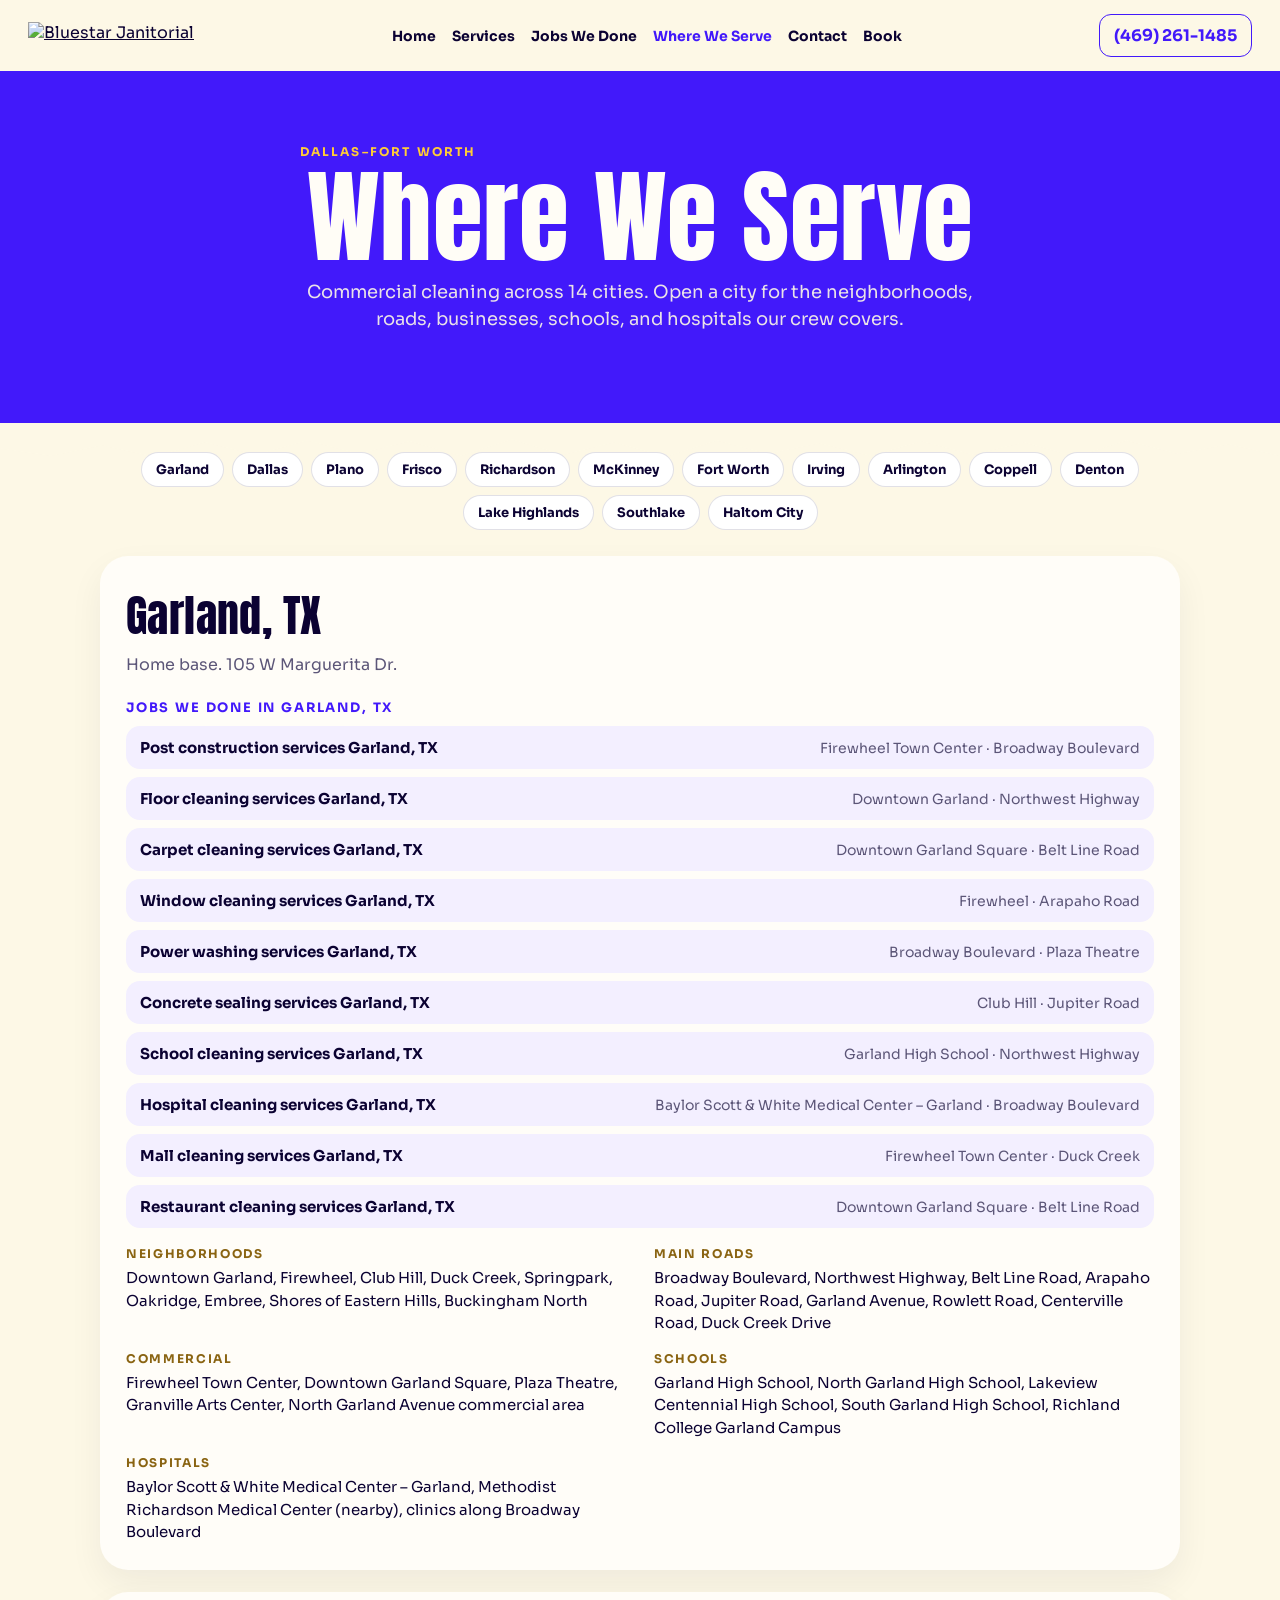
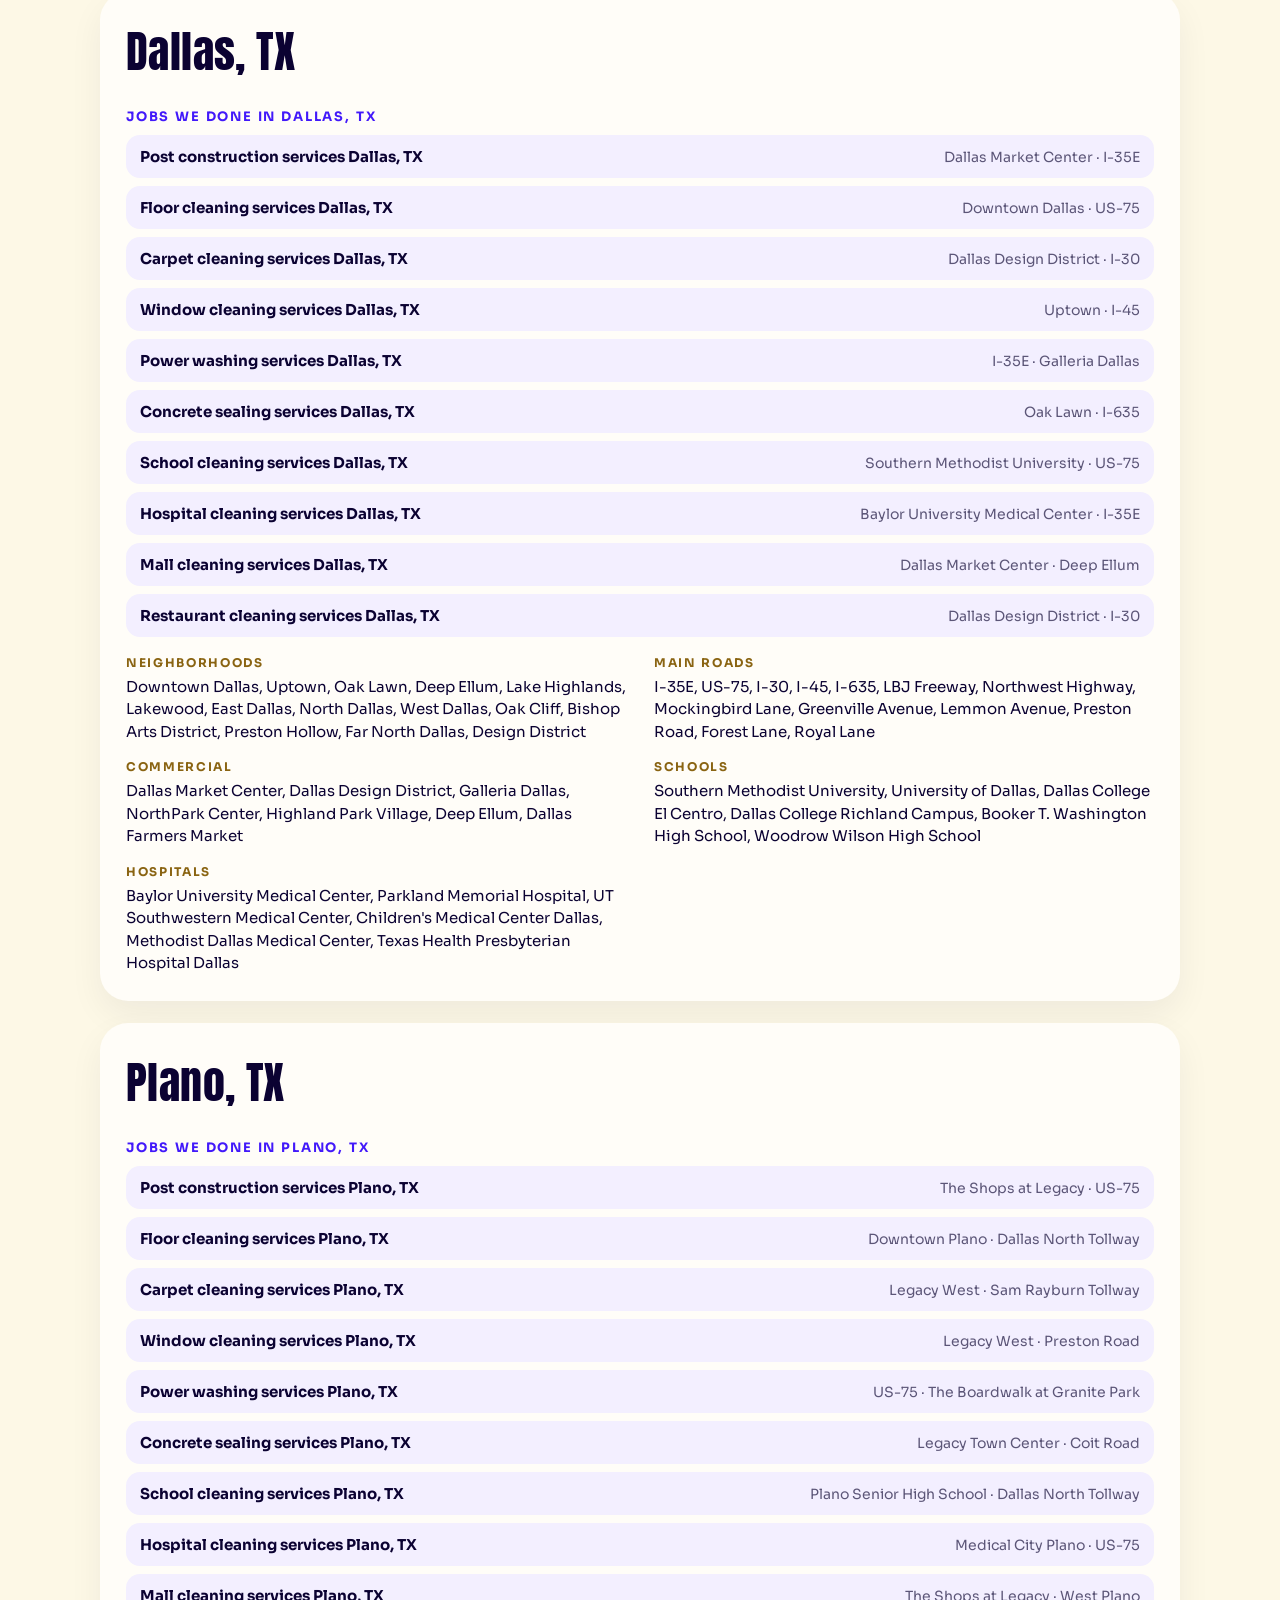
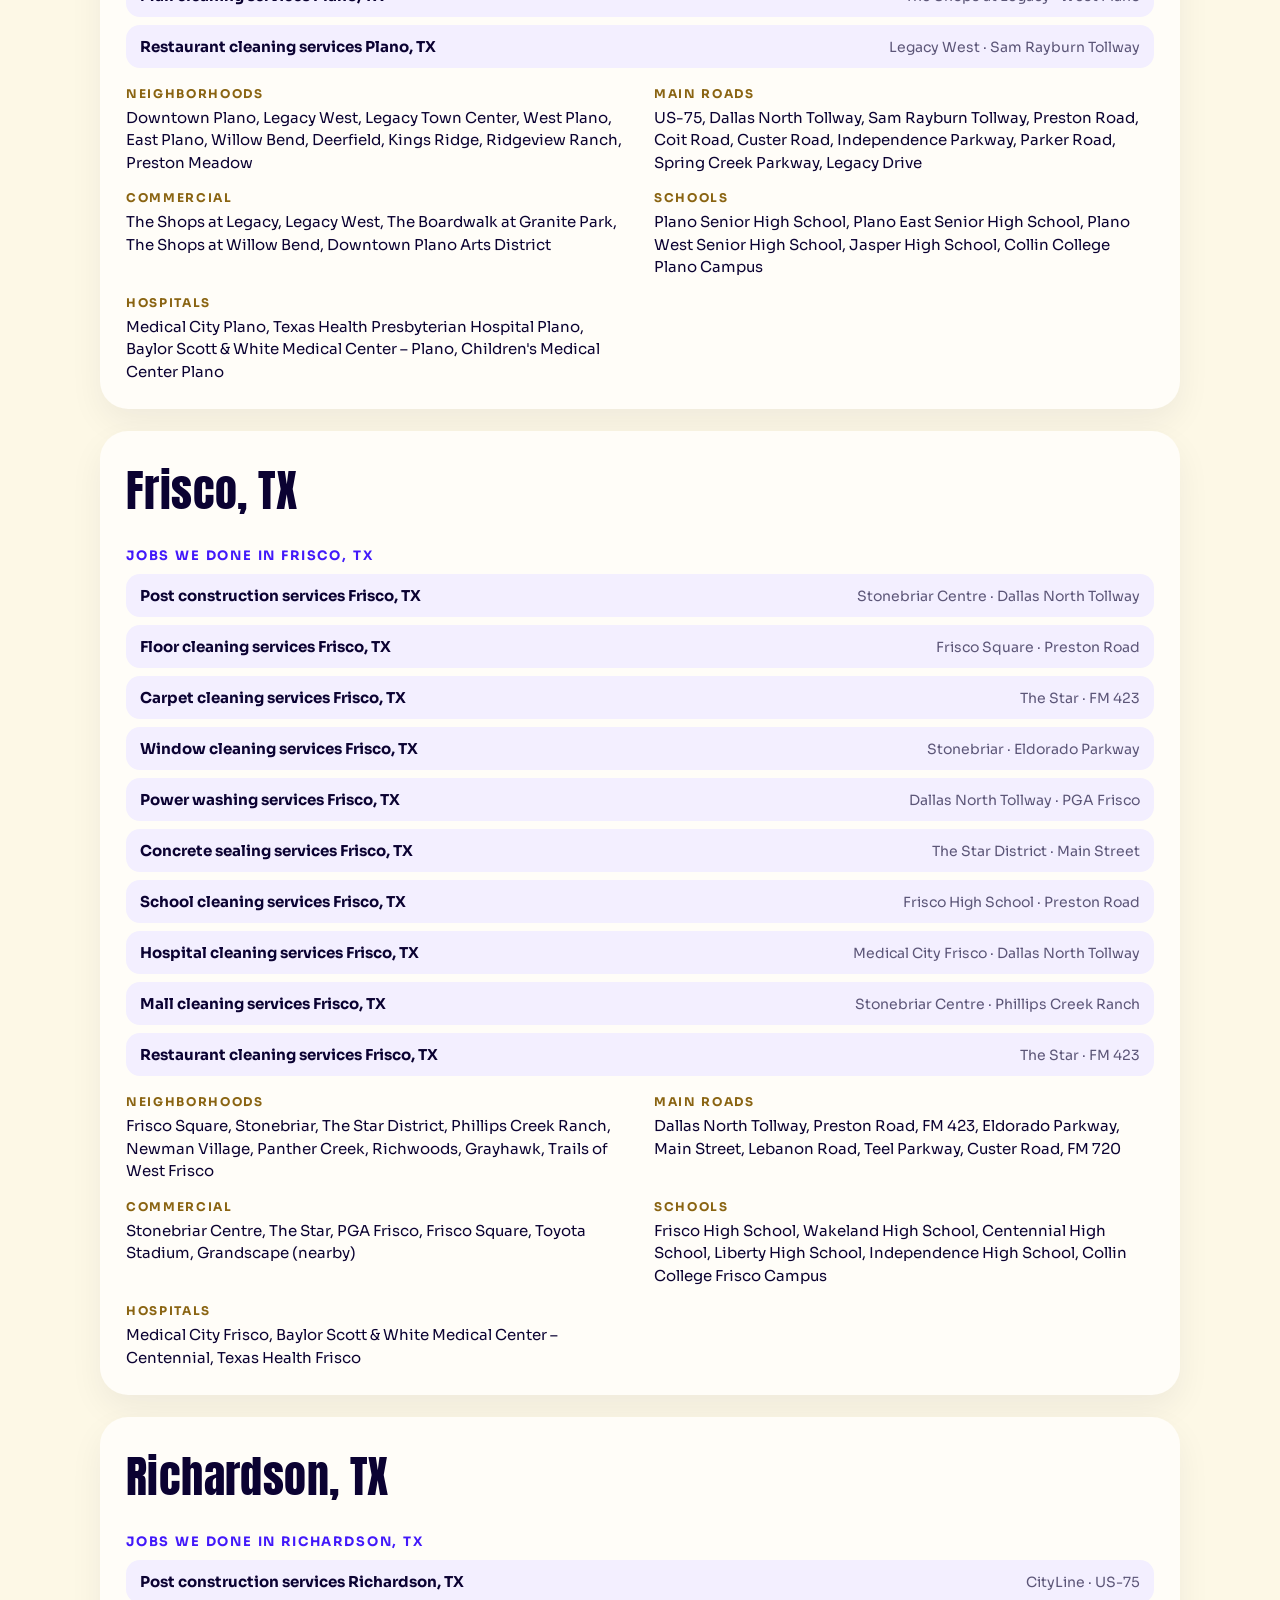
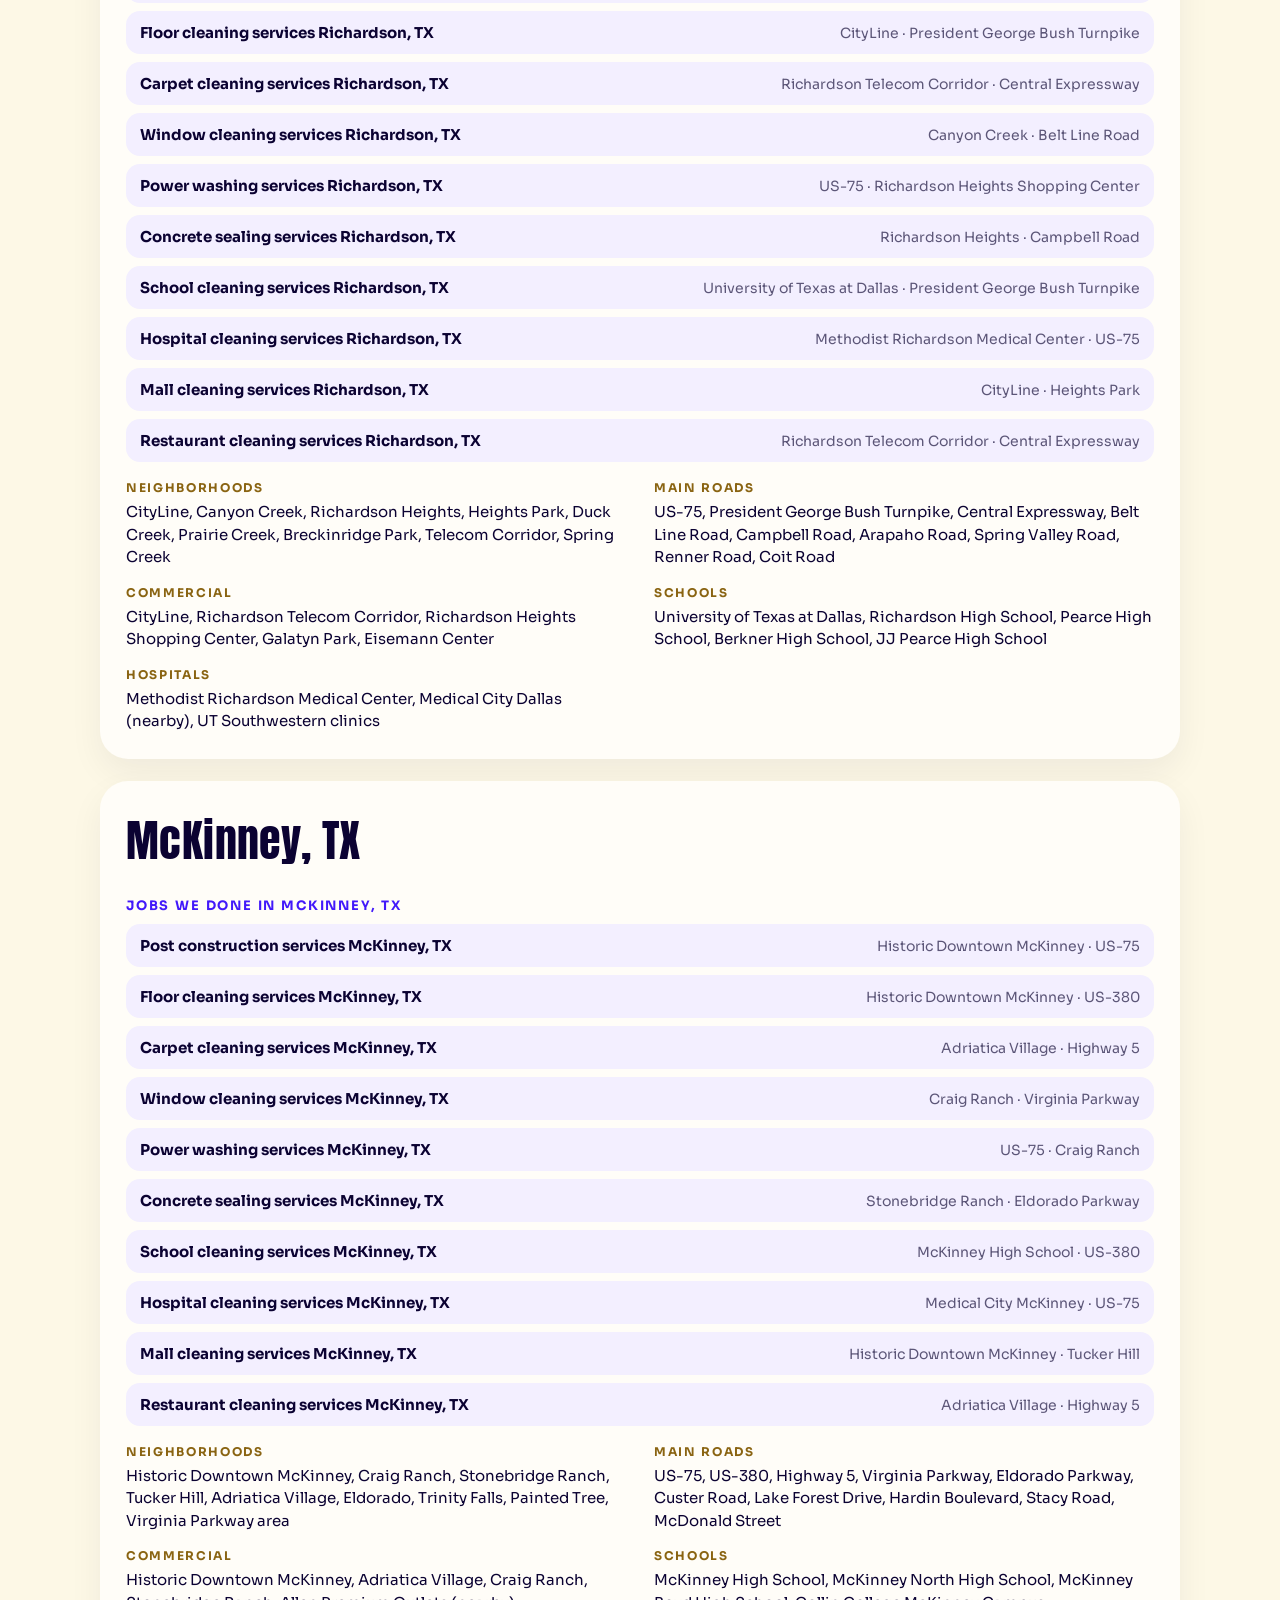
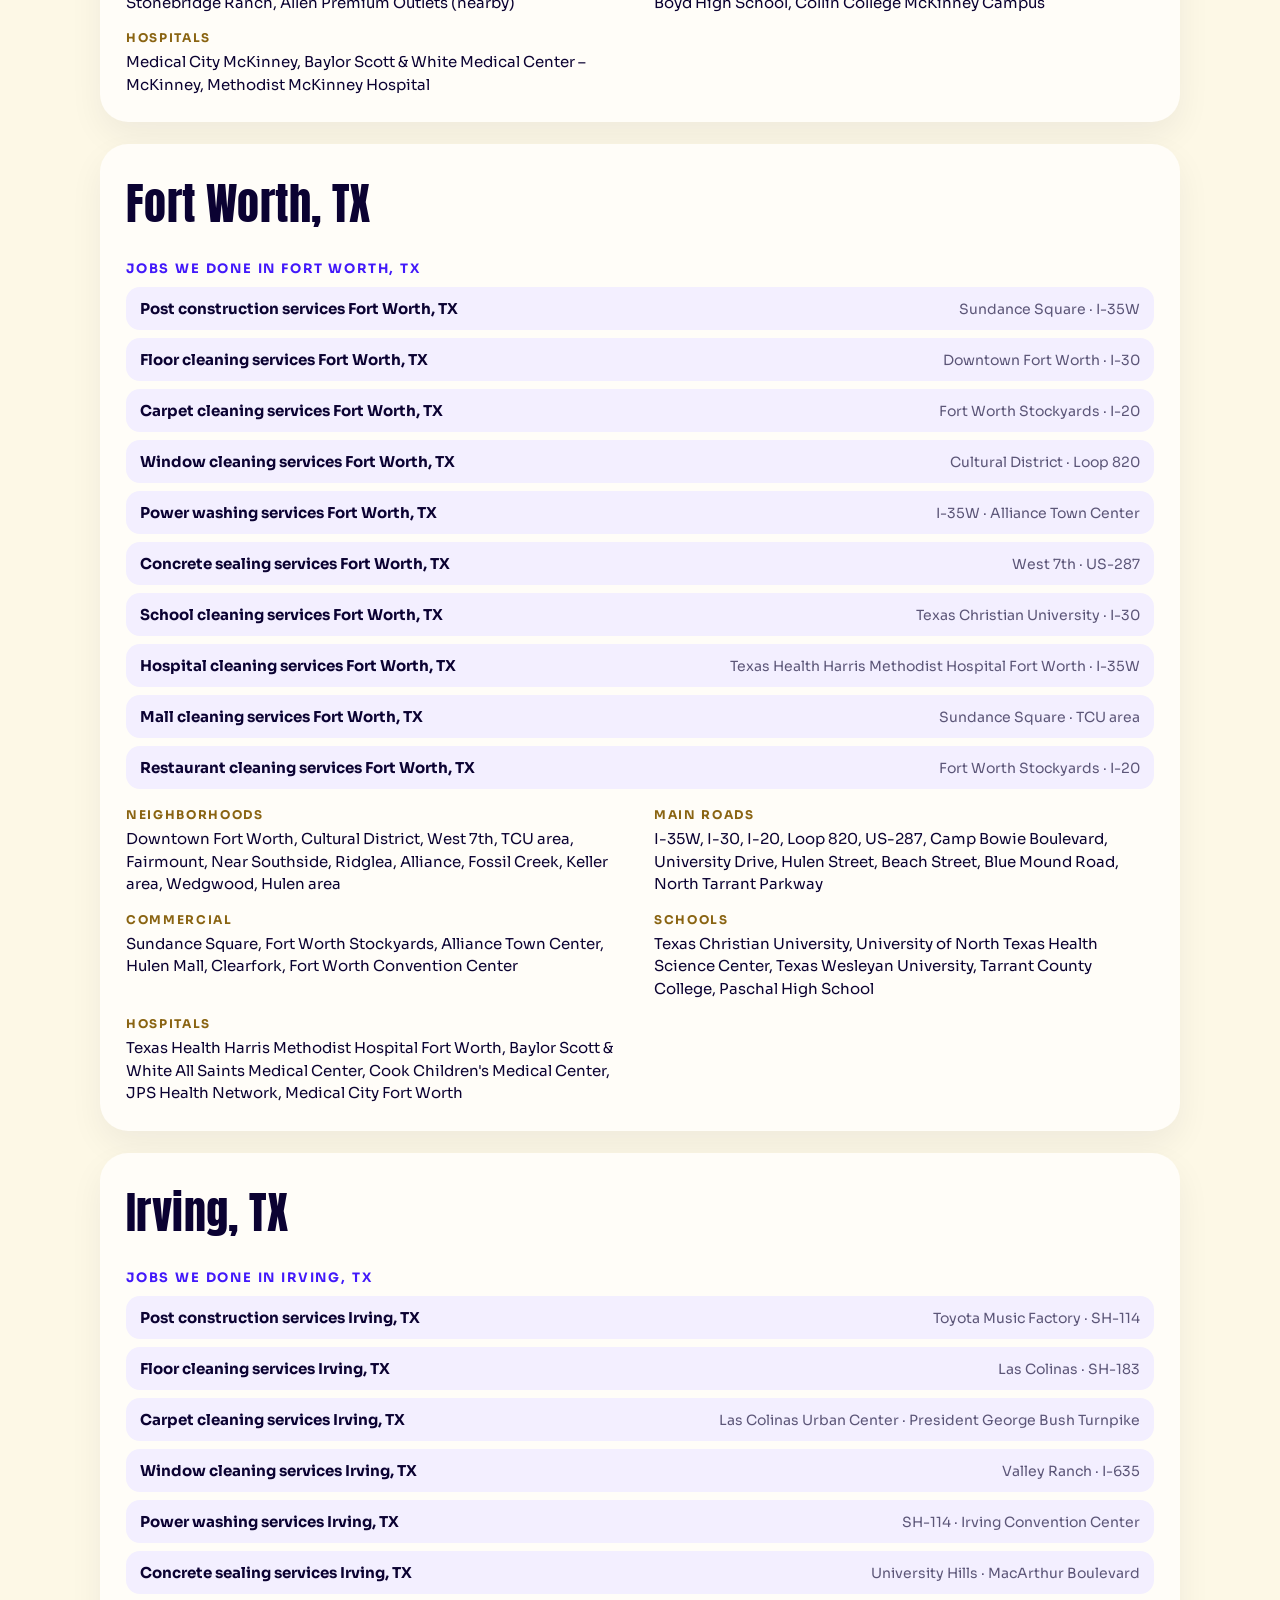
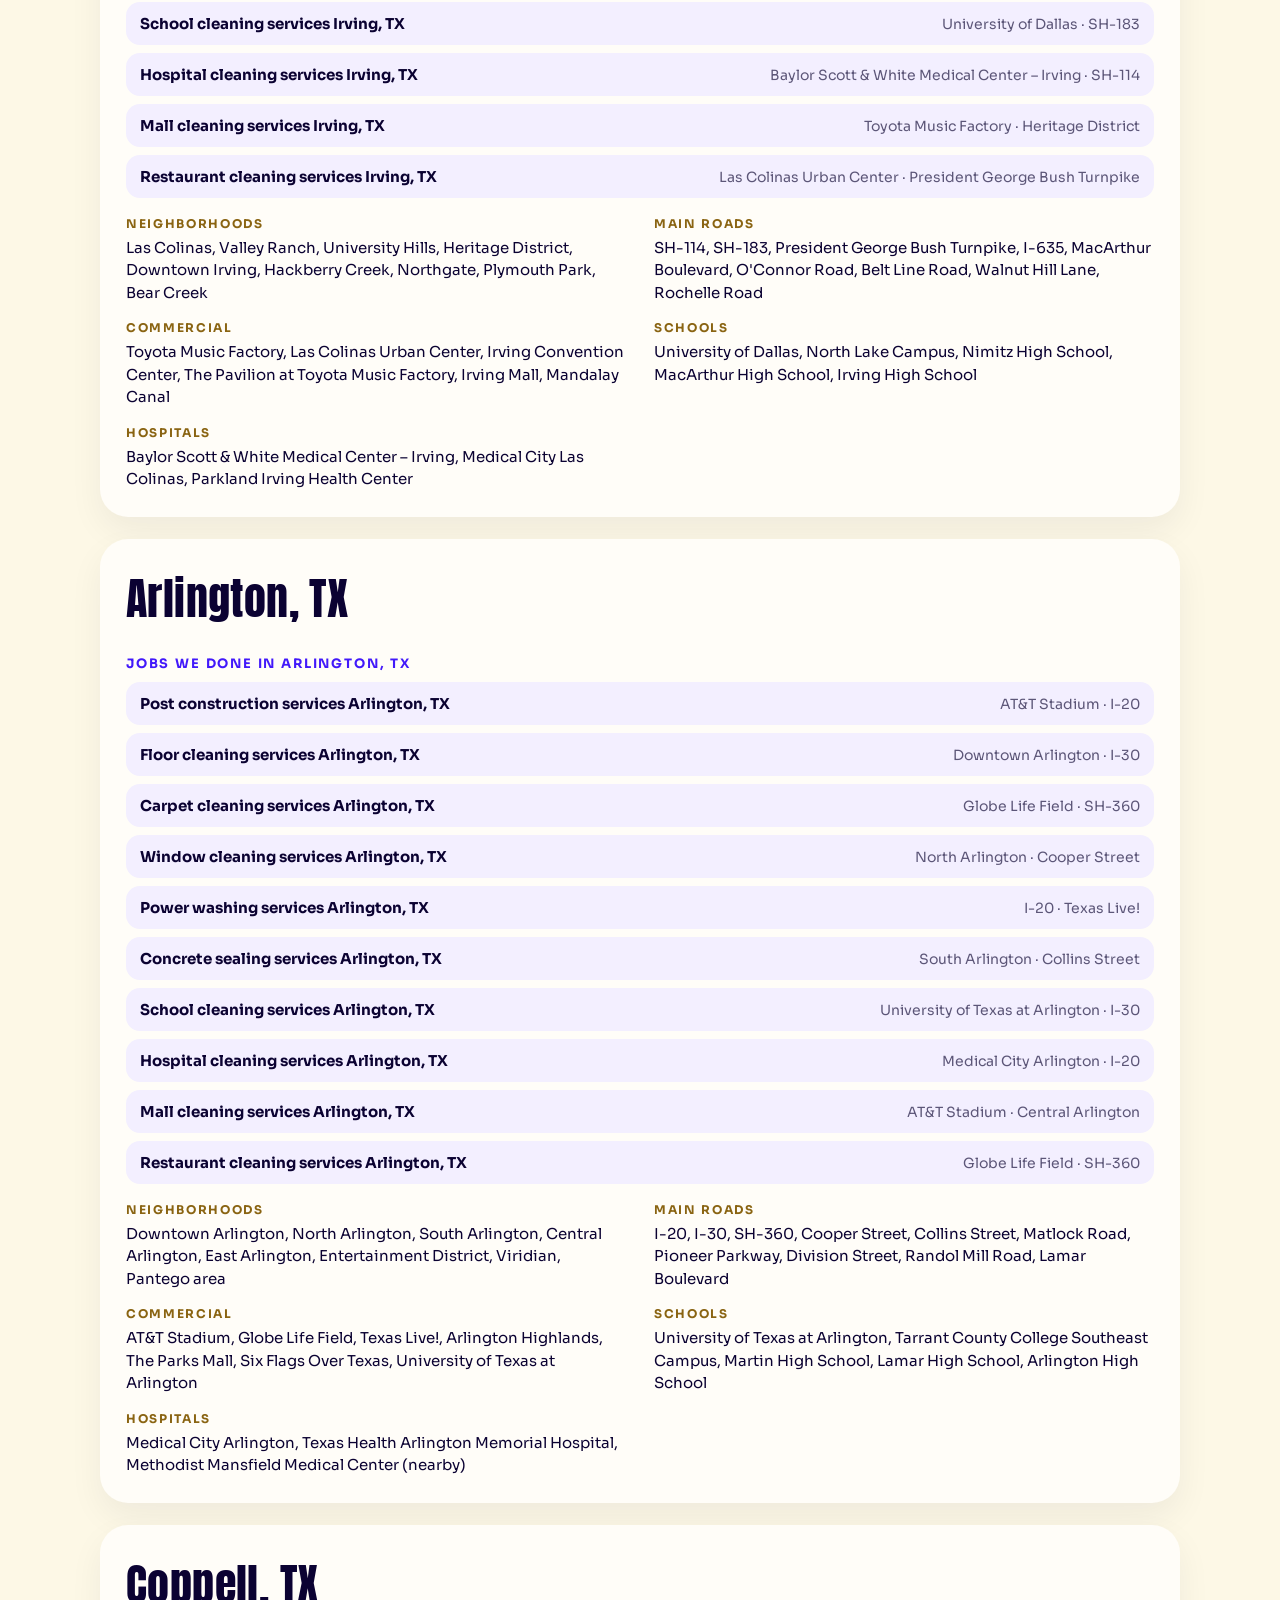
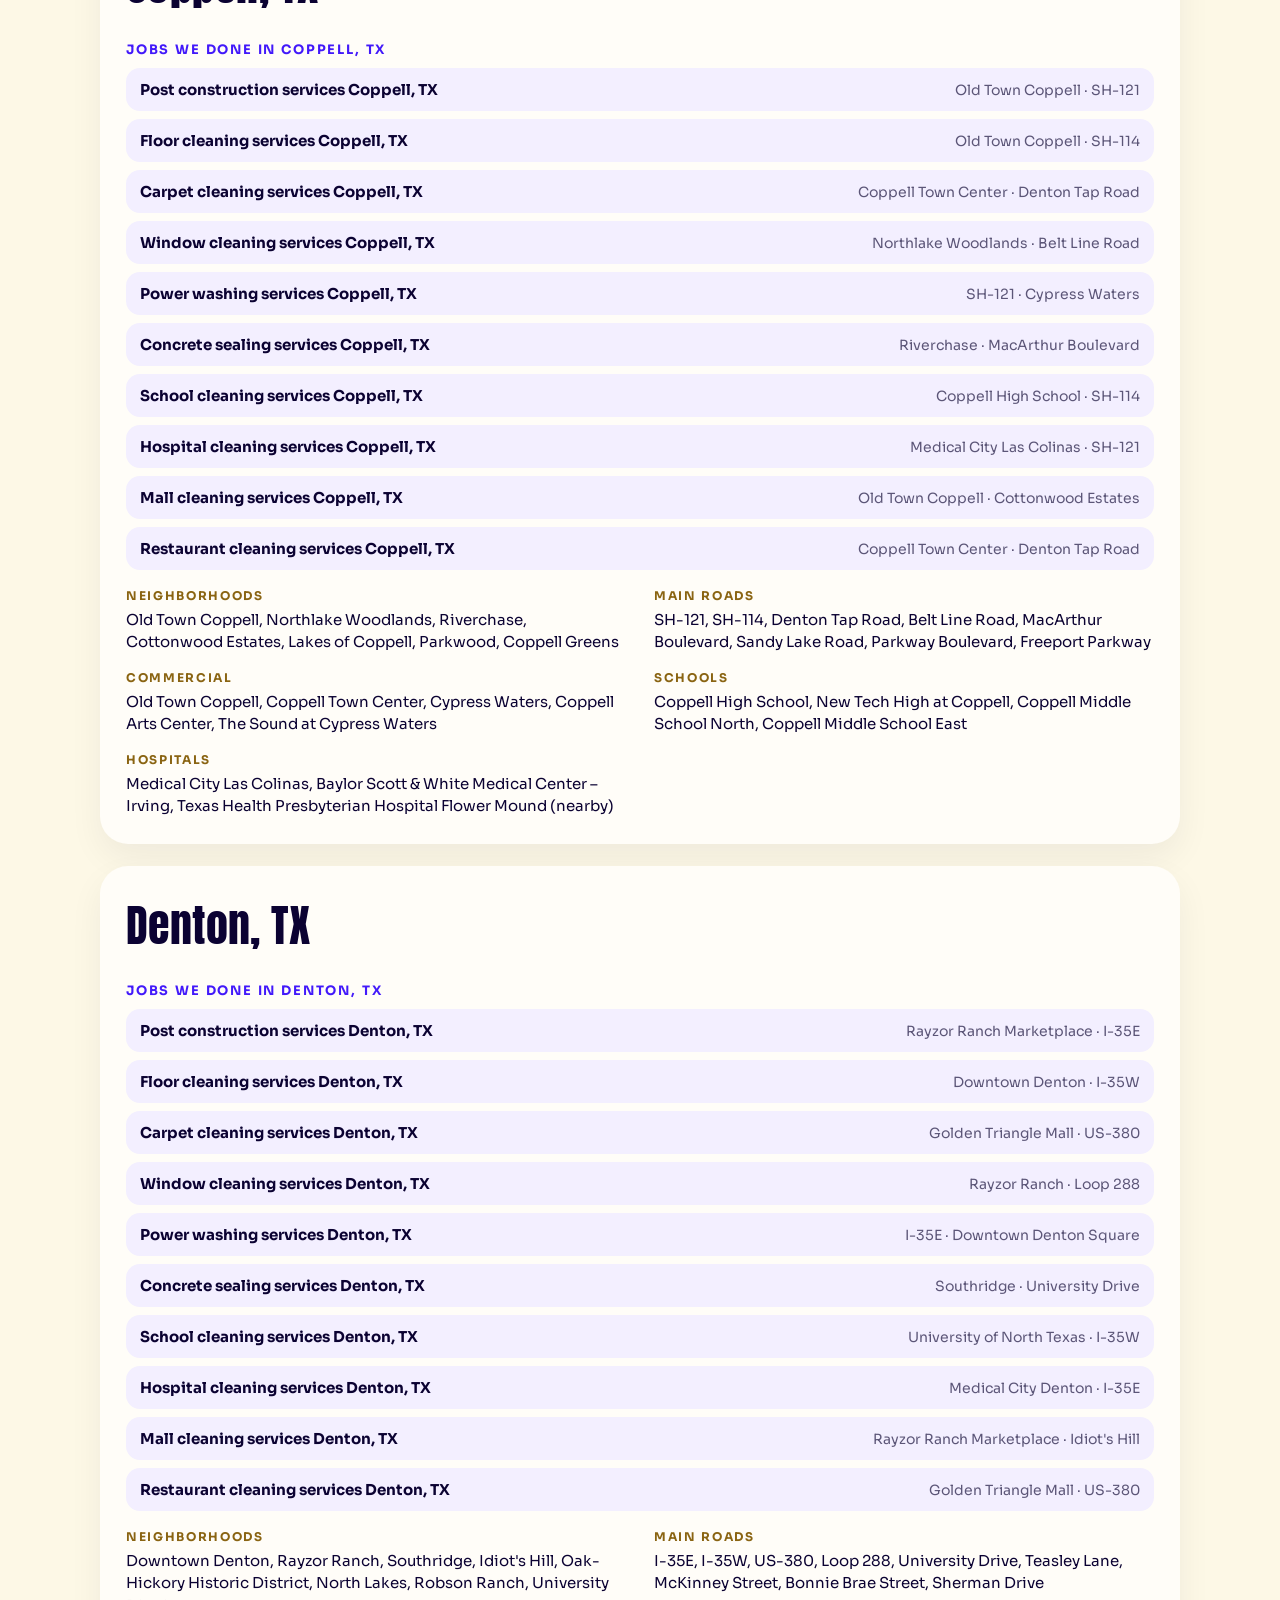
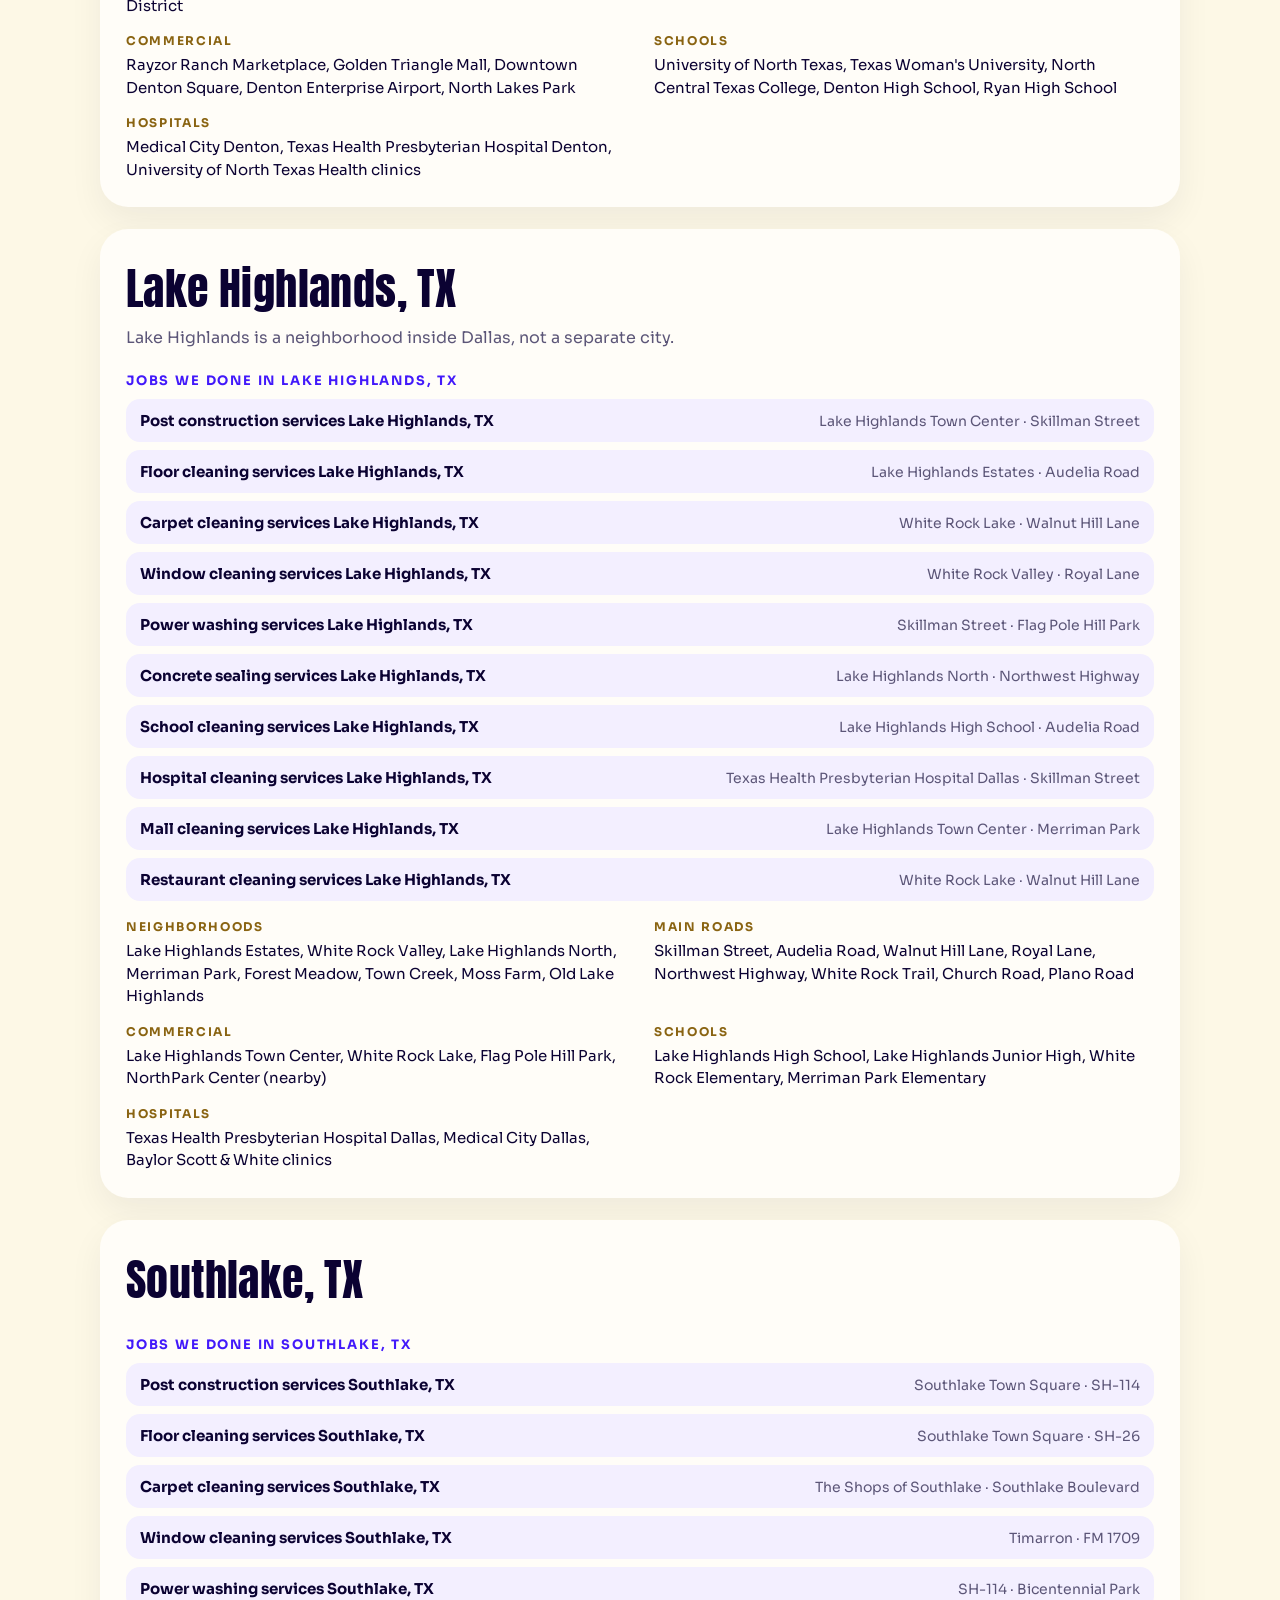
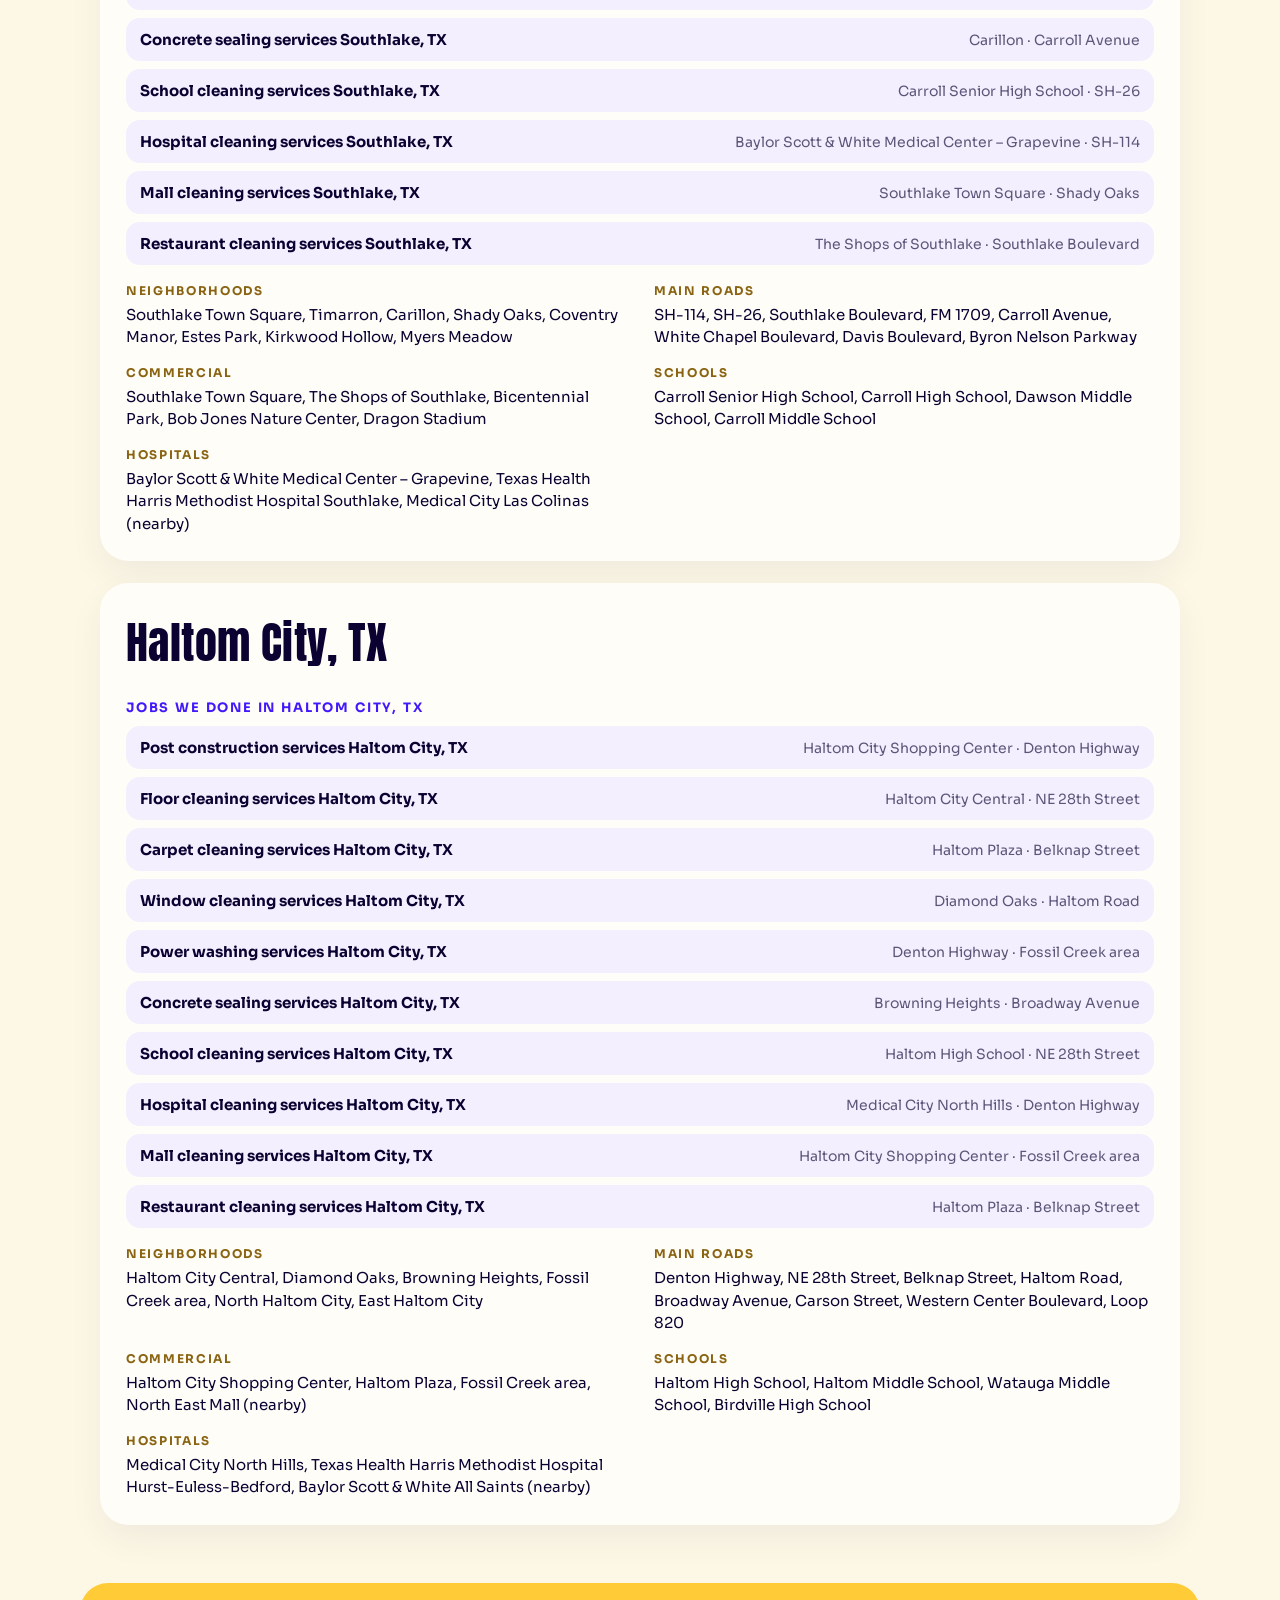
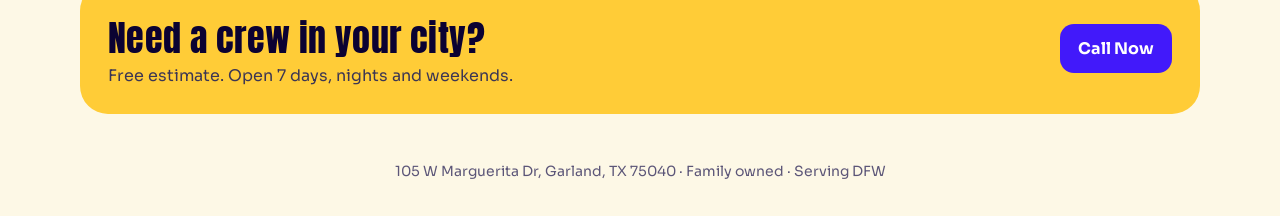
==== site/pages/areas.html @ a9176e0d "Blue Star Janitorial site — jobs, service areas, and share card" ====
<!doctype html>
<html lang="en">
<head>
<meta charset="utf-8">
<meta name="viewport" content="width=device-width, initial-scale=1">
<title>Where We Serve | Bluestar Janitorial</title>
<meta name="description" content="Where Blue Star Janitorial serves across Dallas–Fort Worth: Garland, Dallas, Plano, Frisco, Richardson, McKinney, Fort Worth, Irving, Arlington, Coppell, Denton, Lake Highlands, Southlake, and Haltom City.">
<link rel="preconnect" href="https://fonts.googleapis.com">
<link href="https://fonts.googleapis.com/css2?family=Anton&family=Sora:wght@500;600;700&display=swap" rel="stylesheet">
<link rel="stylesheet" href="/bluestar-header.css">
<style>
  * { box-sizing: border-box; }
  body { margin: 0; background: #fdf8e6; color: #0b0232; font-family: Sora, sans-serif; }
  a { color: inherit; }
  .bar { position: sticky; top: 0; z-index: 20; display: flex; align-items: center; justify-content: space-between; gap: 18px; padding: 14px 28px; background: rgba(253,248,230,.94); backdrop-filter: blur(10px); }
  .bar img { height: 28px; width: auto; display: block; }
  .bar nav { display: flex; flex-wrap: wrap; gap: 16px; font-size: 14px; font-weight: 700; }
  .bar nav a { text-decoration: none; color: #0b0232; }
  .bar nav a.on { color: #4219fa; }
  .call { display: inline-flex; align-items: center; gap: 8px; border: 1px solid #4219fa; border-radius: 12px; padding: 10px 14px; color: #4219fa; font-weight: 700; text-decoration: none; white-space: nowrap; }
  .hero { position: relative; padding: 72px 28px 90px; text-align: center; background: #4219fa; color: #fffdf6; }
  .hero .eyebrow { margin: 0 0 10px; font-size: 12px; font-weight: 700; letter-spacing: .18em; text-transform: uppercase; color: #ffcc37; }
  .hero h1 { margin: 0; font-family: Anton, sans-serif; font-size: clamp(56px, 8vw, 104px); font-weight: 400; line-height: .9; letter-spacing: .5px; }
  .hero p { max-width: 720px; margin: 16px auto 0; font-size: 18px; line-height: 1.5; color: rgba(253,248,230,.9); }
  .wave { display: block; width: 100%; height: 48px; margin-top: -1px; background: #fdf8e6; clip-path: polygon(0 100%, 0 55%, 4% 70%, 8% 48%, 12% 72%, 16% 42%, 20% 68%, 24% 38%, 28% 66%, 32% 40%, 36% 70%, 40% 36%, 44% 68%, 48% 42%, 52% 72%, 56% 38%, 60% 66%, 64% 44%, 68% 70%, 72% 40%, 76% 68%, 80% 42%, 84% 72%, 88% 38%, 92% 66%, 96% 46%, 100% 70%, 100% 100%); }
  .jump { display: flex; flex-wrap: wrap; justify-content: center; gap: 8px; max-width: 1100px; margin: -18px auto 8px; padding: 0 20px; position: relative; z-index: 2; }
  .jump a { border-radius: 999px; background: #fff; border: 1px solid rgba(11,2,50,.12); padding: 8px 14px; font-size: 13px; font-weight: 700; text-decoration: none; }
  .wrap { max-width: 1120px; margin: 0 auto; padding: 18px 20px 48px; display: grid; gap: 22px; }
  article { background: #fffdf8; border-radius: 28px; padding: 26px; box-shadow: 0 14px 34px rgba(11,2,50,.06); }
  article h2 { margin: 0; font-family: Anton, sans-serif; font-size: 44px; font-weight: 400; letter-spacing: .4px; }
  .note { margin: 6px 0 0; color: #5c5678; }
  .photos { display: grid; grid-template-columns: repeat(4, 1fr); gap: 10px; margin: 16px 0 8px; }
  .photos a { display: block; border-radius: 18px; overflow: hidden; background: #efe8d4; aspect-ratio: 4/3; }
  .photos img { width: 100%; height: 100%; object-fit: cover; display: block; }
  .jobs-h { margin: 8px 0 10px; font-size: 13px; letter-spacing: .14em; text-transform: uppercase; color: #4219fa; }
  .svc-list { list-style: none; margin: 0 0 18px; padding: 0; display: grid; gap: 8px; }
  .svc-list li { display: flex; flex-wrap: wrap; align-items: baseline; justify-content: space-between; gap: 4px 18px; background: #f3efff; border-radius: 14px; padding: 12px 14px; }
  .svc-list a { color: #0b0232; font-weight: 700; text-decoration: none; font-size: 15px; }
  .svc-list a:hover { color: #4219fa; }
  .svc-list span { color: #5c5678; font-size: 14px; }
  .groups { display: grid; grid-template-columns: 1fr 1fr; gap: 16px 28px; }
  .groups h3 { margin: 0 0 6px; font-size: 12px; letter-spacing: .14em; text-transform: uppercase; color: #8a6412; }
  .groups p { margin: 0; font-size: 15px; line-height: 1.5; }
  .cta { margin: 10px 20px 40px; border-radius: 28px; background: #ffcc37; padding: 28px; display: flex; align-items: center; justify-content: space-between; gap: 16px; max-width: 1120px; margin-left: auto; margin-right: auto; }
  .cta strong { display: block; font-family: Anton, sans-serif; font-size: 36px; font-weight: 400; letter-spacing: .4px; }
  .cta span { color: #3c3654; }
  .cta a { background: #4219fa; color: #fff; text-decoration: none; font-weight: 700; border-radius: 14px; padding: 14px 18px; white-space: nowrap; }
  footer { padding: 8px 20px 36px; text-align: center; color: #5c5678; font-size: 14px; }
  @media (max-width: 800px) {
    .bar { flex-wrap: wrap; padding: 12px 14px; }
    .photos, .groups { grid-template-columns: 1fr 1fr; }
    .cta { flex-direction: column; align-items: flex-start; margin: 10px 14px 28px; }
    .hero { padding: 48px 16px 70px; }
  }
</style>
</head>
<body>
<header class="bar">
  <a href="/"><img src="/_fc/images/6Gmh6tbUdEj47iJkB6PLBNJwE.svg?width=163&height=33" alt="Bluestar Janitorial"></a>
  <nav>
    <a href="/">Home</a>
    <a href="/services">Services</a>
    <a href="/results">Jobs We Done</a>
    <a class="on" href="/areas">Where We Serve</a>
    <a href="/contact">Contact</a>
    <a href="/book">Book</a>
  </nav>
  <a class="call" href="tel:+14692611485">(469) 261-1485</a>
</header>
<section class="hero">
  <p class="eyebrow">Dallas–Fort Worth</p>
  <h1>Where We Serve</h1>
  <p>Commercial cleaning across 14 cities. Open a city for the neighborhoods, roads, businesses, schools, and hospitals our crew covers.</p>
</section>
<div class="wave"></div>
<div class="jump" id="jump"></div>
<main class="wrap" id="cities"></main>
<section class="cta">
  <div>
    <strong>Need a crew in your city?</strong>
    <span>Free estimate. Open 7 days, nights and weekends.</span>
  </div>
  <a href="tel:+14692611485">Call Now</a>
</section>
<footer>105 W Marguerita Dr, Garland, TX 75040 · Family owned · Serving DFW</footer>
<script id="area-data" type="application/json">[{"city": "Garland, TX", "note": "Home base. 105 W Marguerita Dr.", "groups": [["Neighborhoods", "Downtown Garland, Firewheel, Club Hill, Duck Creek, Springpark, Oakridge, Embree, Shores of Eastern Hills, Buckingham North"], ["Main roads", "Broadway Boulevard, Northwest Highway, Belt Line Road, Arapaho Road, Jupiter Road, Garland Avenue, Rowlett Road, Centerville Road, Duck Creek Drive"], ["Commercial", "Firewheel Town Center, Downtown Garland Square, Plaza Theatre, Granville Arts Center, North Garland Avenue commercial area"], ["Schools", "Garland High School, North Garland High School, Lakeview Centennial High School, South Garland High School, Richland College Garland Campus"], ["Hospitals", "Baylor Scott & White Medical Center – Garland, Methodist Richardson Medical Center (nearby), clinics along Broadway Boulevard"]]}, {"city": "Dallas, TX", "note": "", "groups": [["Neighborhoods", "Downtown Dallas, Uptown, Oak Lawn, Deep Ellum, Lake Highlands, Lakewood, East Dallas, North Dallas, West Dallas, Oak Cliff, Bishop Arts District, Preston Hollow, Far North Dallas, Design District"], ["Main roads", "I-35E, US-75, I-30, I-45, I-635, LBJ Freeway, Northwest Highway, Mockingbird Lane, Greenville Avenue, Lemmon Avenue, Preston Road, Forest Lane, Royal Lane"], ["Commercial", "Dallas Market Center, Dallas Design District, Galleria Dallas, NorthPark Center, Highland Park Village, Deep Ellum, Dallas Farmers Market"], ["Schools", "Southern Methodist University, University of Dallas, Dallas College El Centro, Dallas College Richland Campus, Booker T. Washington High School, Woodrow Wilson High School"], ["Hospitals", "Baylor University Medical Center, Parkland Memorial Hospital, UT Southwestern Medical Center, Children's Medical Center Dallas, Methodist Dallas Medical Center, Texas Health Presbyterian Hospital Dallas"]]}, {"city": "Plano, TX", "note": "", "groups": [["Neighborhoods", "Downtown Plano, Legacy West, Legacy Town Center, West Plano, East Plano, Willow Bend, Deerfield, Kings Ridge, Ridgeview Ranch, Preston Meadow"], ["Main roads", "US-75, Dallas North Tollway, Sam Rayburn Tollway, Preston Road, Coit Road, Custer Road, Independence Parkway, Parker Road, Spring Creek Parkway, Legacy Drive"], ["Commercial", "The Shops at Legacy, Legacy West, The Boardwalk at Granite Park, The Shops at Willow Bend, Downtown Plano Arts District"], ["Schools", "Plano Senior High School, Plano East Senior High School, Plano West Senior High School, Jasper High School, Collin College Plano Campus"], ["Hospitals", "Medical City Plano, Texas Health Presbyterian Hospital Plano, Baylor Scott & White Medical Center – Plano, Children's Medical Center Plano"]]}, {"city": "Frisco, TX", "note": "", "groups": [["Neighborhoods", "Frisco Square, Stonebriar, The Star District, Phillips Creek Ranch, Newman Village, Panther Creek, Richwoods, Grayhawk, Trails of West Frisco"], ["Main roads", "Dallas North Tollway, Preston Road, FM 423, Eldorado Parkway, Main Street, Lebanon Road, Teel Parkway, Custer Road, FM 720"], ["Commercial", "Stonebriar Centre, The Star, PGA Frisco, Frisco Square, Toyota Stadium, Grandscape (nearby)"], ["Schools", "Frisco High School, Wakeland High School, Centennial High School, Liberty High School, Independence High School, Collin College Frisco Campus"], ["Hospitals", "Medical City Frisco, Baylor Scott & White Medical Center – Centennial, Texas Health Frisco"]]}, {"city": "Richardson, TX", "note": "", "groups": [["Neighborhoods", "CityLine, Canyon Creek, Richardson Heights, Heights Park, Duck Creek, Prairie Creek, Breckinridge Park, Telecom Corridor, Spring Creek"], ["Main roads", "US-75, President George Bush Turnpike, Central Expressway, Belt Line Road, Campbell Road, Arapaho Road, Spring Valley Road, Renner Road, Coit Road"], ["Commercial", "CityLine, Richardson Telecom Corridor, Richardson Heights Shopping Center, Galatyn Park, Eisemann Center"], ["Schools", "University of Texas at Dallas, Richardson High School, Pearce High School, Berkner High School, JJ Pearce High School"], ["Hospitals", "Methodist Richardson Medical Center, Medical City Dallas (nearby), UT Southwestern clinics"]]}, {"city": "McKinney, TX", "note": "", "groups": [["Neighborhoods", "Historic Downtown McKinney, Craig Ranch, Stonebridge Ranch, Tucker Hill, Adriatica Village, Eldorado, Trinity Falls, Painted Tree, Virginia Parkway area"], ["Main roads", "US-75, US-380, Highway 5, Virginia Parkway, Eldorado Parkway, Custer Road, Lake Forest Drive, Hardin Boulevard, Stacy Road, McDonald Street"], ["Commercial", "Historic Downtown McKinney, Adriatica Village, Craig Ranch, Stonebridge Ranch, Allen Premium Outlets (nearby)"], ["Schools", "McKinney High School, McKinney North High School, McKinney Boyd High School, Collin College McKinney Campus"], ["Hospitals", "Medical City McKinney, Baylor Scott & White Medical Center – McKinney, Methodist McKinney Hospital"]]}, {"city": "Fort Worth, TX", "note": "", "groups": [["Neighborhoods", "Downtown Fort Worth, Cultural District, West 7th, TCU area, Fairmount, Near Southside, Ridglea, Alliance, Fossil Creek, Keller area, Wedgwood, Hulen area"], ["Main roads", "I-35W, I-30, I-20, Loop 820, US-287, Camp Bowie Boulevard, University Drive, Hulen Street, Beach Street, Blue Mound Road, North Tarrant Parkway"], ["Commercial", "Sundance Square, Fort Worth Stockyards, Alliance Town Center, Hulen Mall, Clearfork, Fort Worth Convention Center"], ["Schools", "Texas Christian University, University of North Texas Health Science Center, Texas Wesleyan University, Tarrant County College, Paschal High School"], ["Hospitals", "Texas Health Harris Methodist Hospital Fort Worth, Baylor Scott & White All Saints Medical Center, Cook Children's Medical Center, JPS Health Network, Medical City Fort Worth"]]}, {"city": "Irving, TX", "note": "", "groups": [["Neighborhoods", "Las Colinas, Valley Ranch, University Hills, Heritage District, Downtown Irving, Hackberry Creek, Northgate, Plymouth Park, Bear Creek"], ["Main roads", "SH-114, SH-183, President George Bush Turnpike, I-635, MacArthur Boulevard, O'Connor Road, Belt Line Road, Walnut Hill Lane, Rochelle Road"], ["Commercial", "Toyota Music Factory, Las Colinas Urban Center, Irving Convention Center, The Pavilion at Toyota Music Factory, Irving Mall, Mandalay Canal"], ["Schools", "University of Dallas, North Lake Campus, Nimitz High School, MacArthur High School, Irving High School"], ["Hospitals", "Baylor Scott & White Medical Center – Irving, Medical City Las Colinas, Parkland Irving Health Center"]]}, {"city": "Arlington, TX", "note": "", "groups": [["Neighborhoods", "Downtown Arlington, North Arlington, South Arlington, Central Arlington, East Arlington, Entertainment District, Viridian, Pantego area"], ["Main roads", "I-20, I-30, SH-360, Cooper Street, Collins Street, Matlock Road, Pioneer Parkway, Division Street, Randol Mill Road, Lamar Boulevard"], ["Commercial", "AT&T Stadium, Globe Life Field, Texas Live!, Arlington Highlands, The Parks Mall, Six Flags Over Texas, University of Texas at Arlington"], ["Schools", "University of Texas at Arlington, Tarrant County College Southeast Campus, Martin High School, Lamar High School, Arlington High School"], ["Hospitals", "Medical City Arlington, Texas Health Arlington Memorial Hospital, Methodist Mansfield Medical Center (nearby)"]]}, {"city": "Coppell, TX", "note": "", "groups": [["Neighborhoods", "Old Town Coppell, Northlake Woodlands, Riverchase, Cottonwood Estates, Lakes of Coppell, Parkwood, Coppell Greens"], ["Main roads", "SH-121, SH-114, Denton Tap Road, Belt Line Road, MacArthur Boulevard, Sandy Lake Road, Parkway Boulevard, Freeport Parkway"], ["Commercial", "Old Town Coppell, Coppell Town Center, Cypress Waters, Coppell Arts Center, The Sound at Cypress Waters"], ["Schools", "Coppell High School, New Tech High at Coppell, Coppell Middle School North, Coppell Middle School East"], ["Hospitals", "Medical City Las Colinas, Baylor Scott & White Medical Center – Irving, Texas Health Presbyterian Hospital Flower Mound (nearby)"]]}, {"city": "Denton, TX", "note": "", "groups": [["Neighborhoods", "Downtown Denton, Rayzor Ranch, Southridge, Idiot's Hill, Oak-Hickory Historic District, North Lakes, Robson Ranch, University District"], ["Main roads", "I-35E, I-35W, US-380, Loop 288, University Drive, Teasley Lane, McKinney Street, Bonnie Brae Street, Sherman Drive"], ["Commercial", "Rayzor Ranch Marketplace, Golden Triangle Mall, Downtown Denton Square, Denton Enterprise Airport, North Lakes Park"], ["Schools", "University of North Texas, Texas Woman's University, North Central Texas College, Denton High School, Ryan High School"], ["Hospitals", "Medical City Denton, Texas Health Presbyterian Hospital Denton, University of North Texas Health clinics"]]}, {"city": "Lake Highlands, TX", "note": "Lake Highlands is a neighborhood inside Dallas, not a separate city.", "groups": [["Neighborhoods", "Lake Highlands Estates, White Rock Valley, Lake Highlands North, Merriman Park, Forest Meadow, Town Creek, Moss Farm, Old Lake Highlands"], ["Main roads", "Skillman Street, Audelia Road, Walnut Hill Lane, Royal Lane, Northwest Highway, White Rock Trail, Church Road, Plano Road"], ["Commercial", "Lake Highlands Town Center, White Rock Lake, Flag Pole Hill Park, NorthPark Center (nearby)"], ["Schools", "Lake Highlands High School, Lake Highlands Junior High, White Rock Elementary, Merriman Park Elementary"], ["Hospitals", "Texas Health Presbyterian Hospital Dallas, Medical City Dallas, Baylor Scott & White clinics"]]}, {"city": "Southlake, TX", "note": "", "groups": [["Neighborhoods", "Southlake Town Square, Timarron, Carillon, Shady Oaks, Coventry Manor, Estes Park, Kirkwood Hollow, Myers Meadow"], ["Main roads", "SH-114, SH-26, Southlake Boulevard, FM 1709, Carroll Avenue, White Chapel Boulevard, Davis Boulevard, Byron Nelson Parkway"], ["Commercial", "Southlake Town Square, The Shops of Southlake, Bicentennial Park, Bob Jones Nature Center, Dragon Stadium"], ["Schools", "Carroll Senior High School, Carroll High School, Dawson Middle School, Carroll Middle School"], ["Hospitals", "Baylor Scott & White Medical Center – Grapevine, Texas Health Harris Methodist Hospital Southlake, Medical City Las Colinas (nearby)"]]}, {"city": "Haltom City, TX", "note": "", "groups": [["Neighborhoods", "Haltom City Central, Diamond Oaks, Browning Heights, Fossil Creek area, North Haltom City, East Haltom City"], ["Main roads", "Denton Highway, NE 28th Street, Belknap Street, Haltom Road, Broadway Avenue, Carson Street, Western Center Boulevard, Loop 820"], ["Commercial", "Haltom City Shopping Center, Haltom Plaza, Fossil Creek area, North East Mall (nearby)"], ["Schools", "Haltom High School, Haltom Middle School, Watauga Middle School, Birdville High School"], ["Hospitals", "Medical City North Hills, Texas Health Harris Methodist Hospital Hurst-Euless-Bedford, Baylor Scott & White All Saints (nearby)"]]}]</script>
<script>
var AREAS = JSON.parse(document.getElementById("area-data").textContent);
var key = {
  "Garland, TX":"Garland","Dallas, TX":"Dallas","Plano, TX":"Plano","Frisco, TX":"Frisco",
  "Richardson, TX":"Richardson","McKinney, TX":"McKinney","Fort Worth, TX":"Fort Worth",
  "Irving, TX":"Irving","Arlington, TX":"Arlington","Coppell, TX":"Coppell","Denton, TX":"Denton",
  "Lake Highlands, TX":"Lake Highlands","Southlake, TX":"Southlake","Haltom City, TX":"Haltom City"
};
function esc(v){
  return String(v).replace(/&/g,"&amp;").replace(/</g,"&lt;").replace(/>/g,"&gt;").replace(/"/g,"&quot;");
}
function bits(area, label) {
  var found = area.groups.filter(function (g) { return g[0] === label; })[0];
  if (!found) return [];
  return found[1].split(",").map(function (s) { return s.trim(); }).filter(Boolean);
}
function pick(area, label, index) {
  var list = bits(area, label);
  if (!list.length) return "";
  return list[index % list.length];
}
var SERVICE_LINES = [
  ["Post construction services", "Commercial", 0, "Main roads", 0],
  ["Floor cleaning services", "Neighborhoods", 0, "Main roads", 1],
  ["Carpet cleaning services", "Commercial", 1, "Main roads", 2],
  ["Window cleaning services", "Neighborhoods", 1, "Main roads", 3],
  ["Power washing services", "Main roads", 0, "Commercial", 2],
  ["Concrete sealing services", "Neighborhoods", 2, "Main roads", 4],
  ["School cleaning services", "Schools", 0, "Main roads", 1],
  ["Hospital cleaning services", "Hospitals", 0, "Main roads", 0],
  ["Mall cleaning services", "Commercial", 0, "Neighborhoods", 3],
  ["Restaurant cleaning services", "Commercial", 1, "Main roads", 2]
];
function serviceList(area, city) {
  return SERVICE_LINES.map(function (row) {
    var spot = pick(area, row[1], row[2]);
    var road = pick(area, row[3], row[4]);
    var side = spot;
    if (road && road !== spot) side = spot ? spot + " · " + road : road;
    var title = row[0] + " " + city + ", TX";
    return "<li><a href=\"/results?city=" + encodeURIComponent(city) + "\">" + esc(title) + "</a><span>" + esc(side) + "</span></li>";
  }).join("");
}
var jump = document.getElementById("jump");
var root = document.getElementById("cities");
AREAS.forEach(function (area) {
  var city = key[area.city];
  var id = city.toLowerCase().replace(/\s+/g, "-");
  var a = document.createElement("a");
  a.href = "#" + id;
  a.textContent = city;
  jump.appendChild(a);
  var card = document.createElement("article");
  card.id = id;
  var groups = area.groups.map(function (g) {
    return "<div><h3>" + esc(g[0]) + "</h3><p>" + esc(g[1]) + "</p></div>";
  }).join("");
  card.innerHTML = "<h2>" + esc(area.city) + "</h2>" +
    (area.note ? "<p class=\"note\">" + esc(area.note) + "</p>" : "") +
    "<div class=\"photos\" data-city=\"" + esc(city) + "\"></div>" +
    "<h3 class=\"jobs-h\">Jobs we done in " + esc(city) + ", TX</h3>" +
    "<ul class=\"svc-list\">" + serviceList(area, city) + "</ul>" +
    "<div class=\"groups\">" + groups + "</div>";
  root.appendChild(card);
});
fetch("/gallery/jobs.json").then(function (r) { return r.json(); }).then(function (jobs) {
  document.querySelectorAll(".photos").forEach(function (box) {
    var city = box.getAttribute("data-city");
    jobs.filter(function (job) { return job.city === city; }).slice(0, 4).forEach(function (job) {
      var link = document.createElement("a");
      link.href = "/results?city=" + encodeURIComponent(city);
      var img = document.createElement("img");
      img.src = job.src;
      img.alt = "Job done at " + job.place + ", " + job.city;
      img.loading = "lazy";
      link.appendChild(img);
      box.appendChild(link);
    });
  });
});
</script>
</body>
</html>
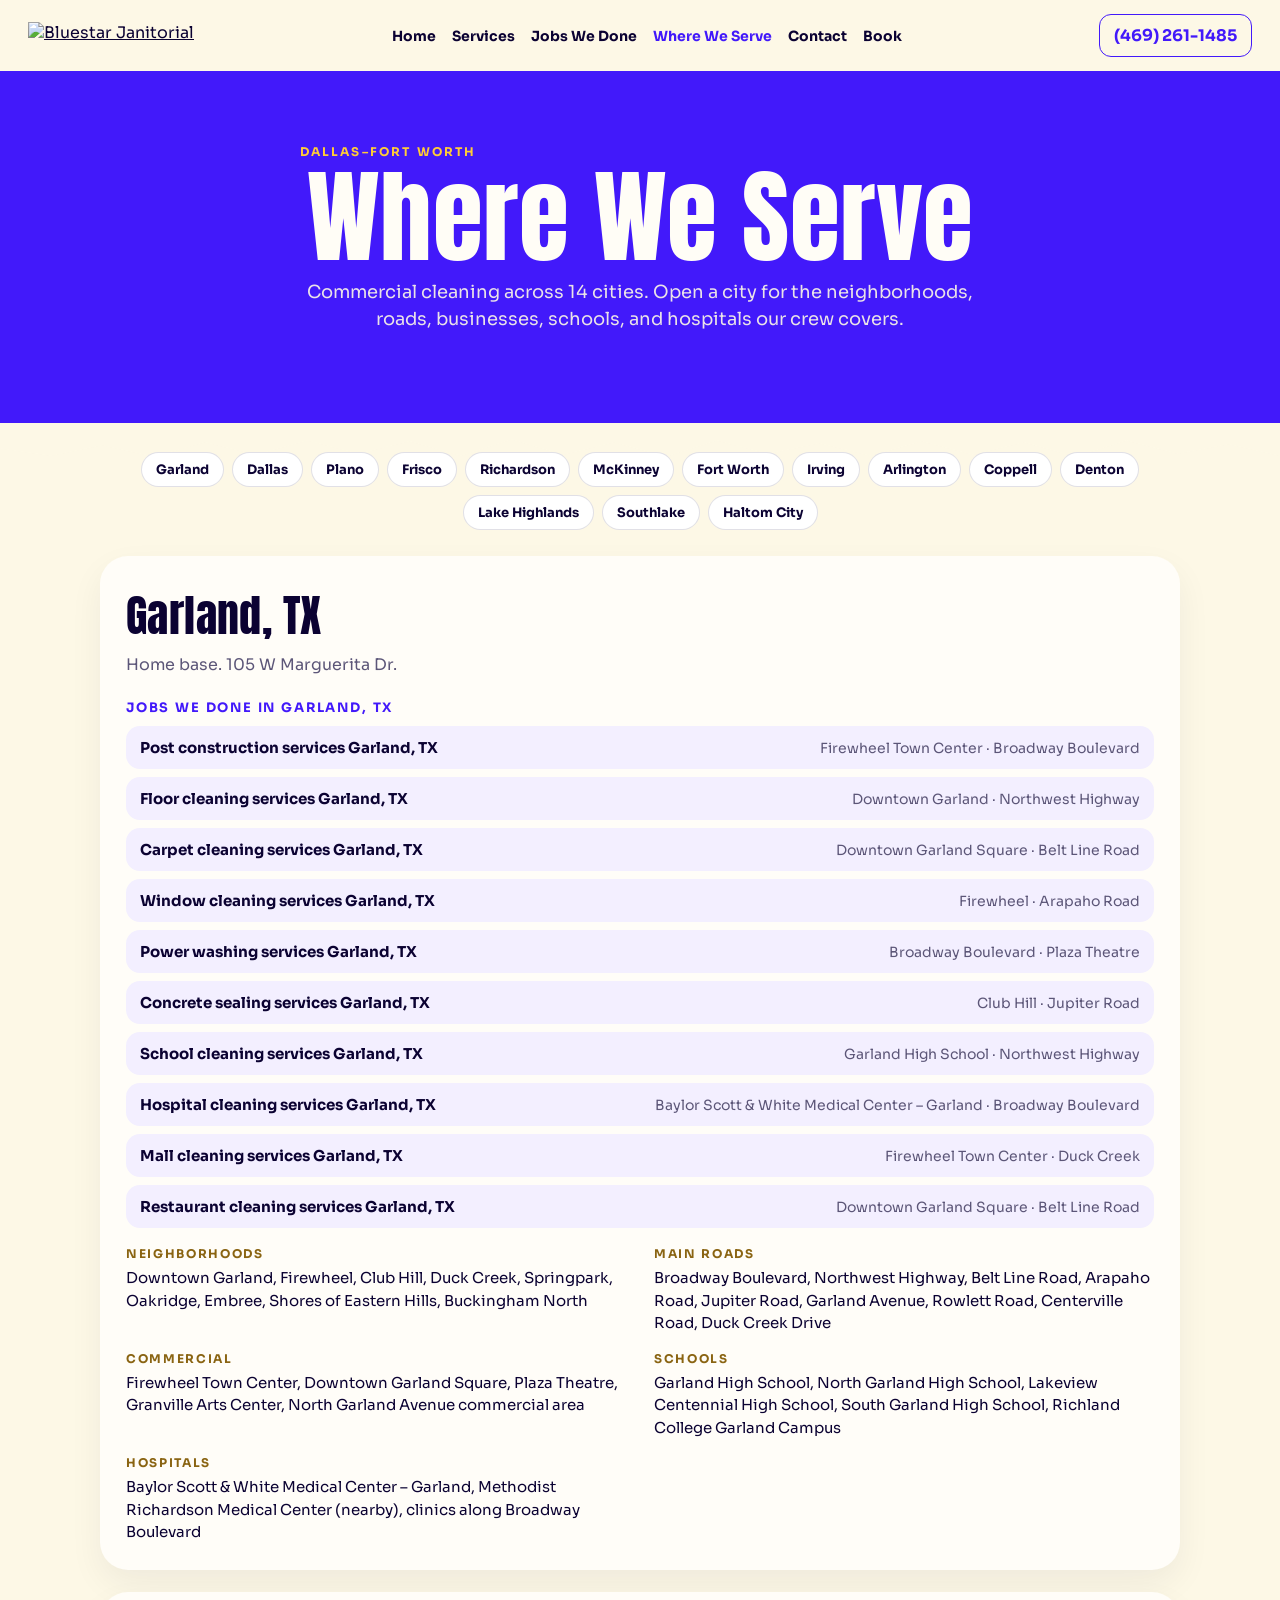
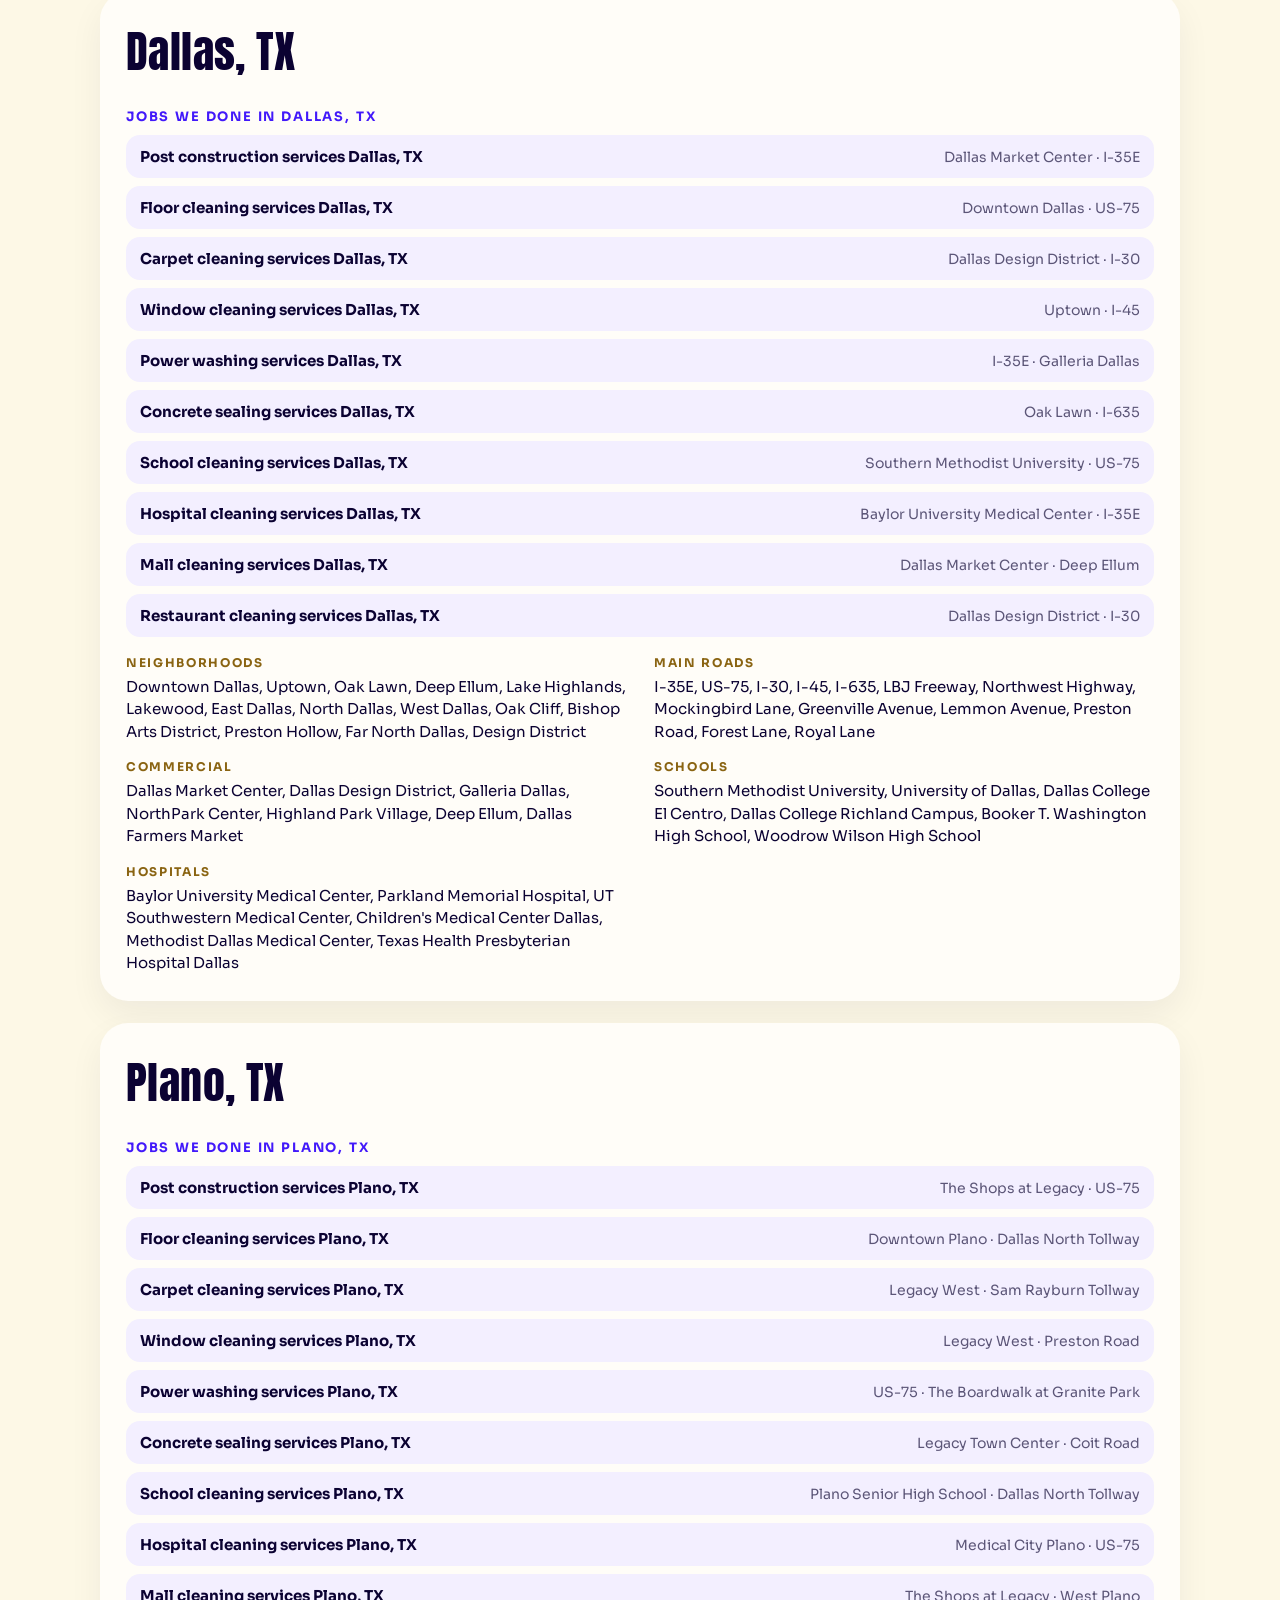
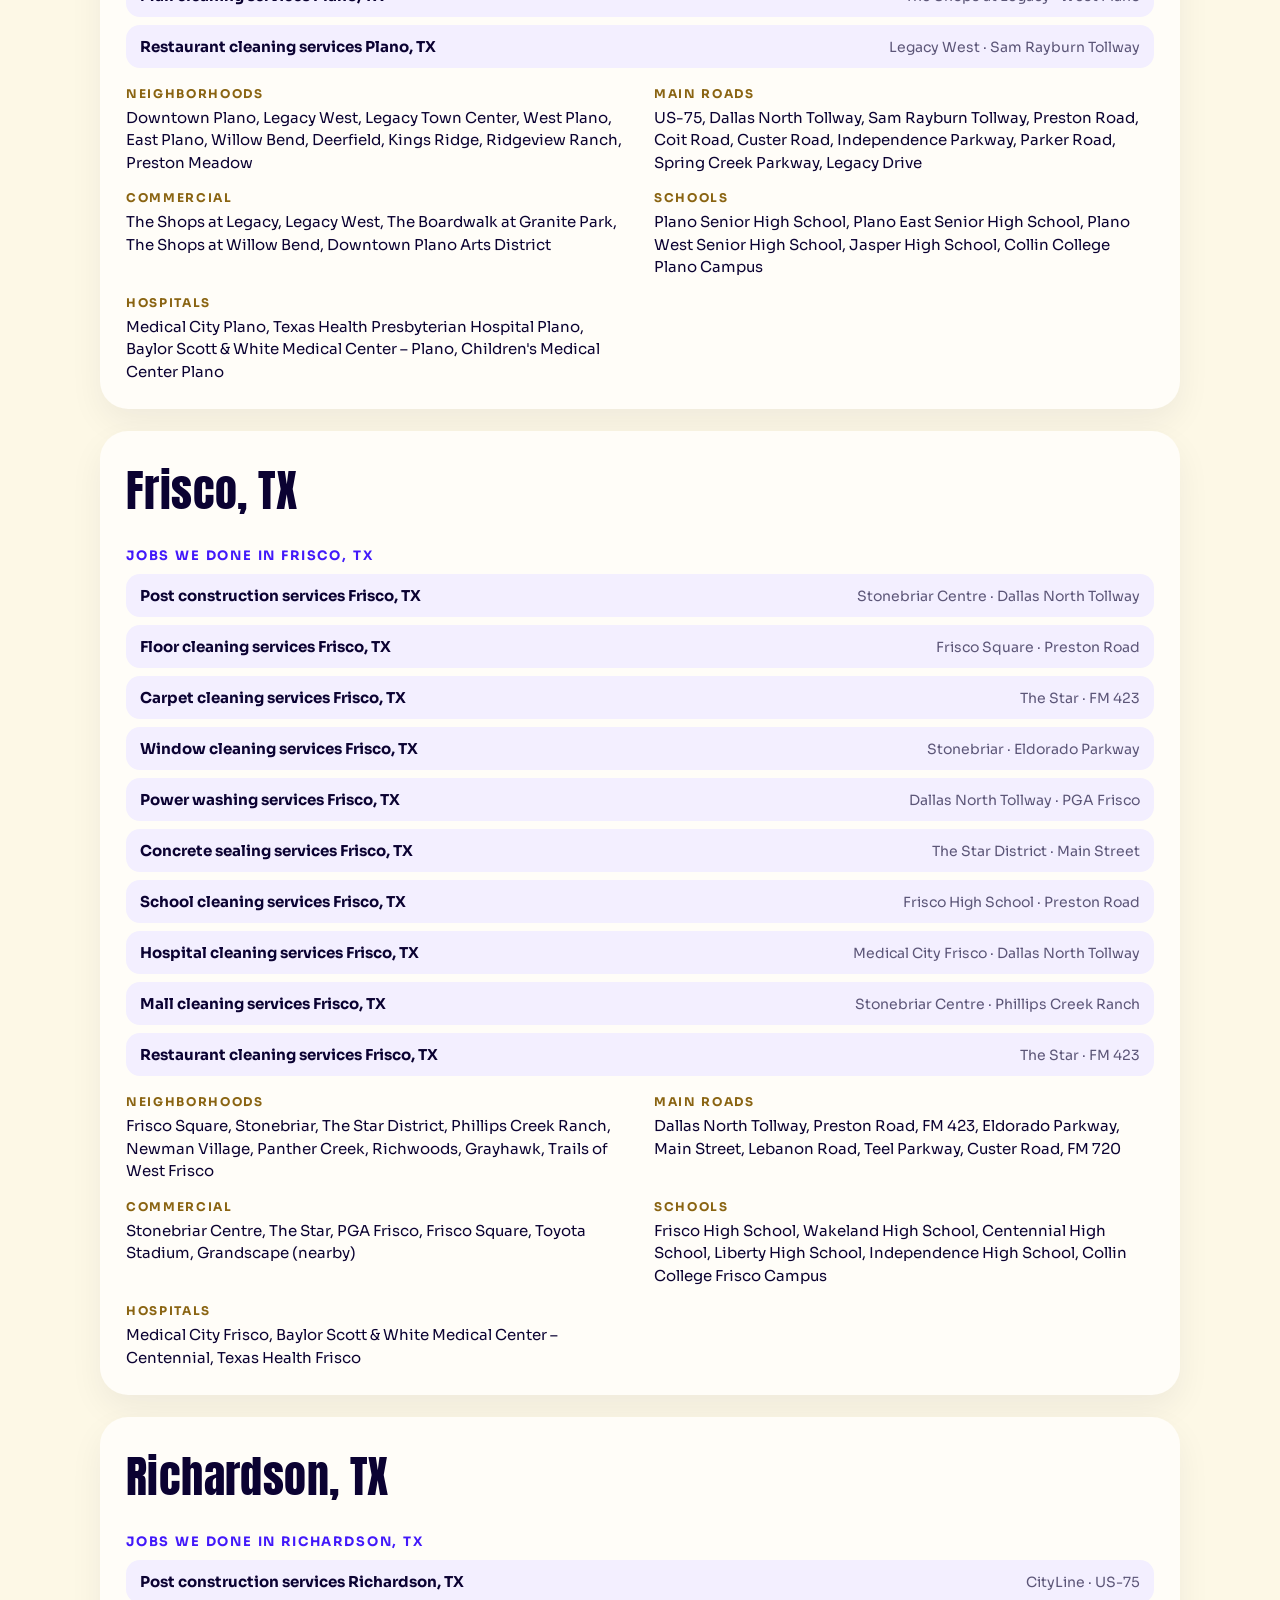
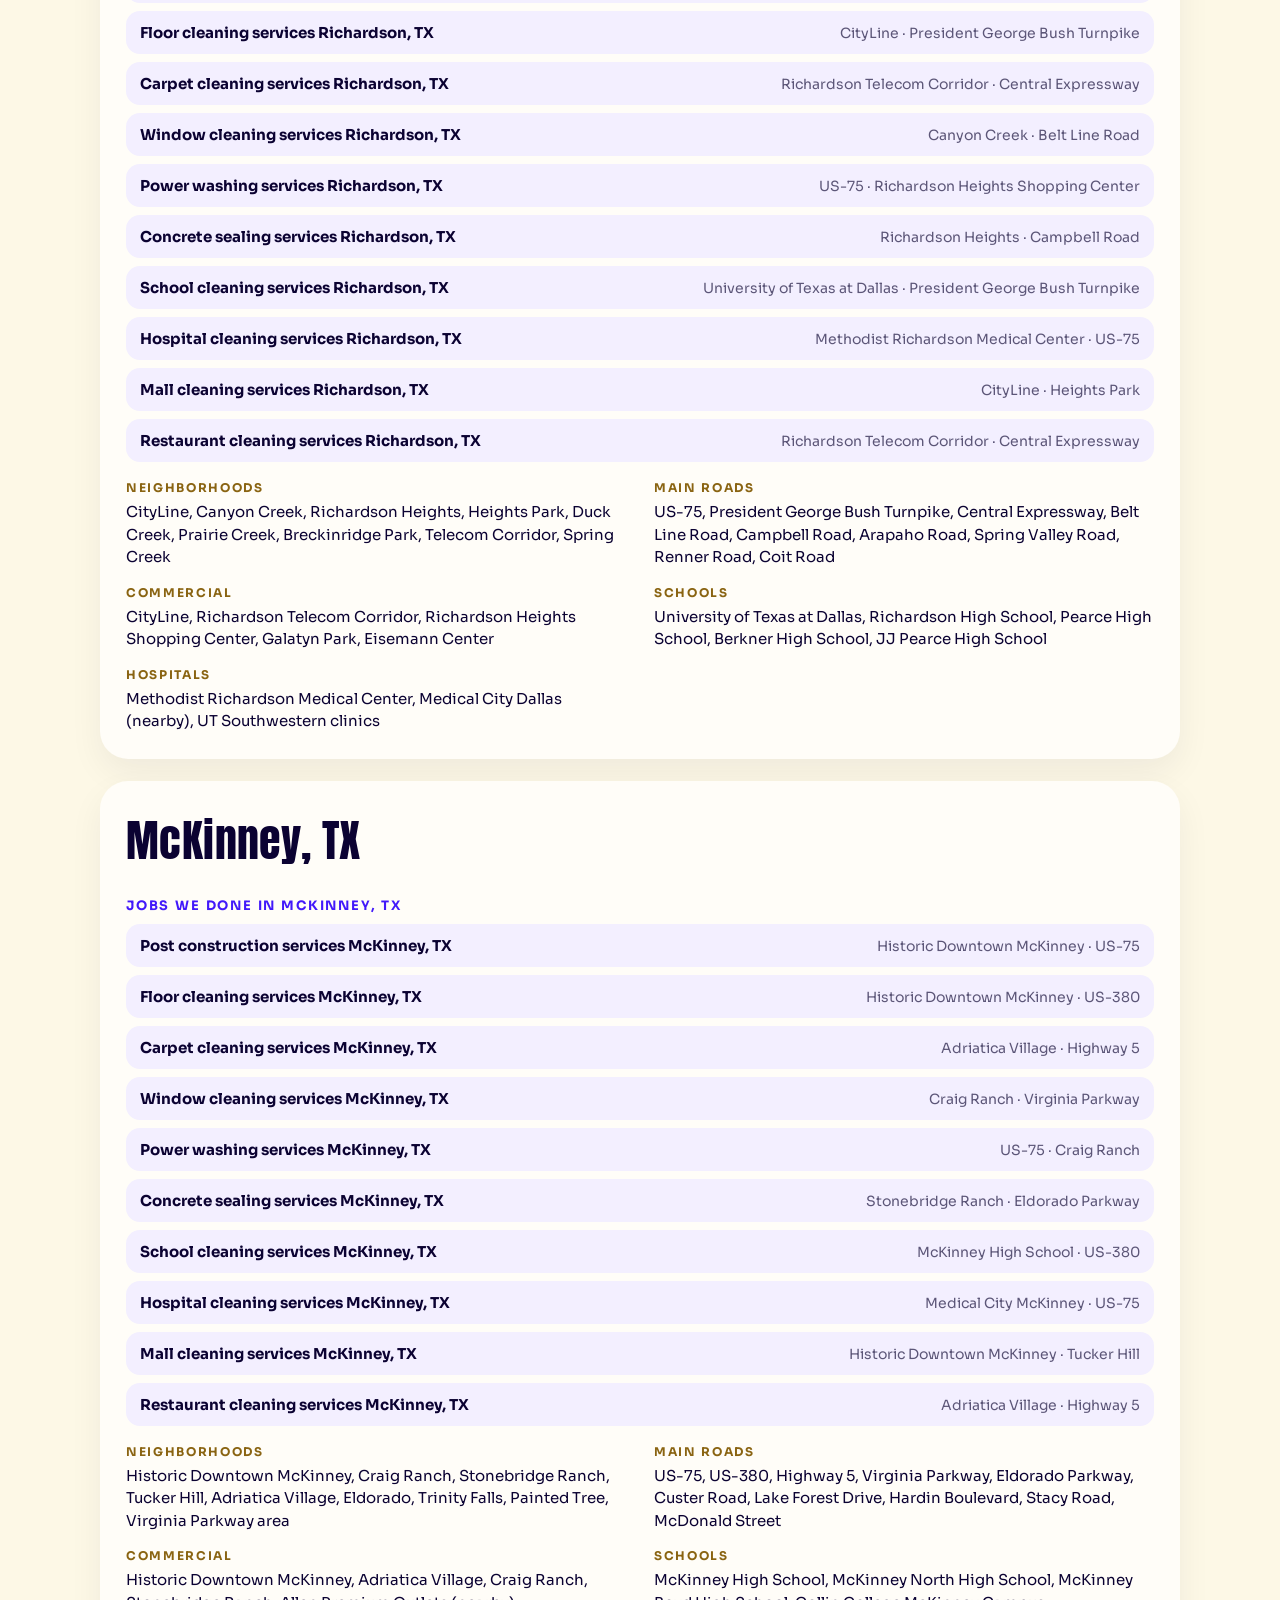
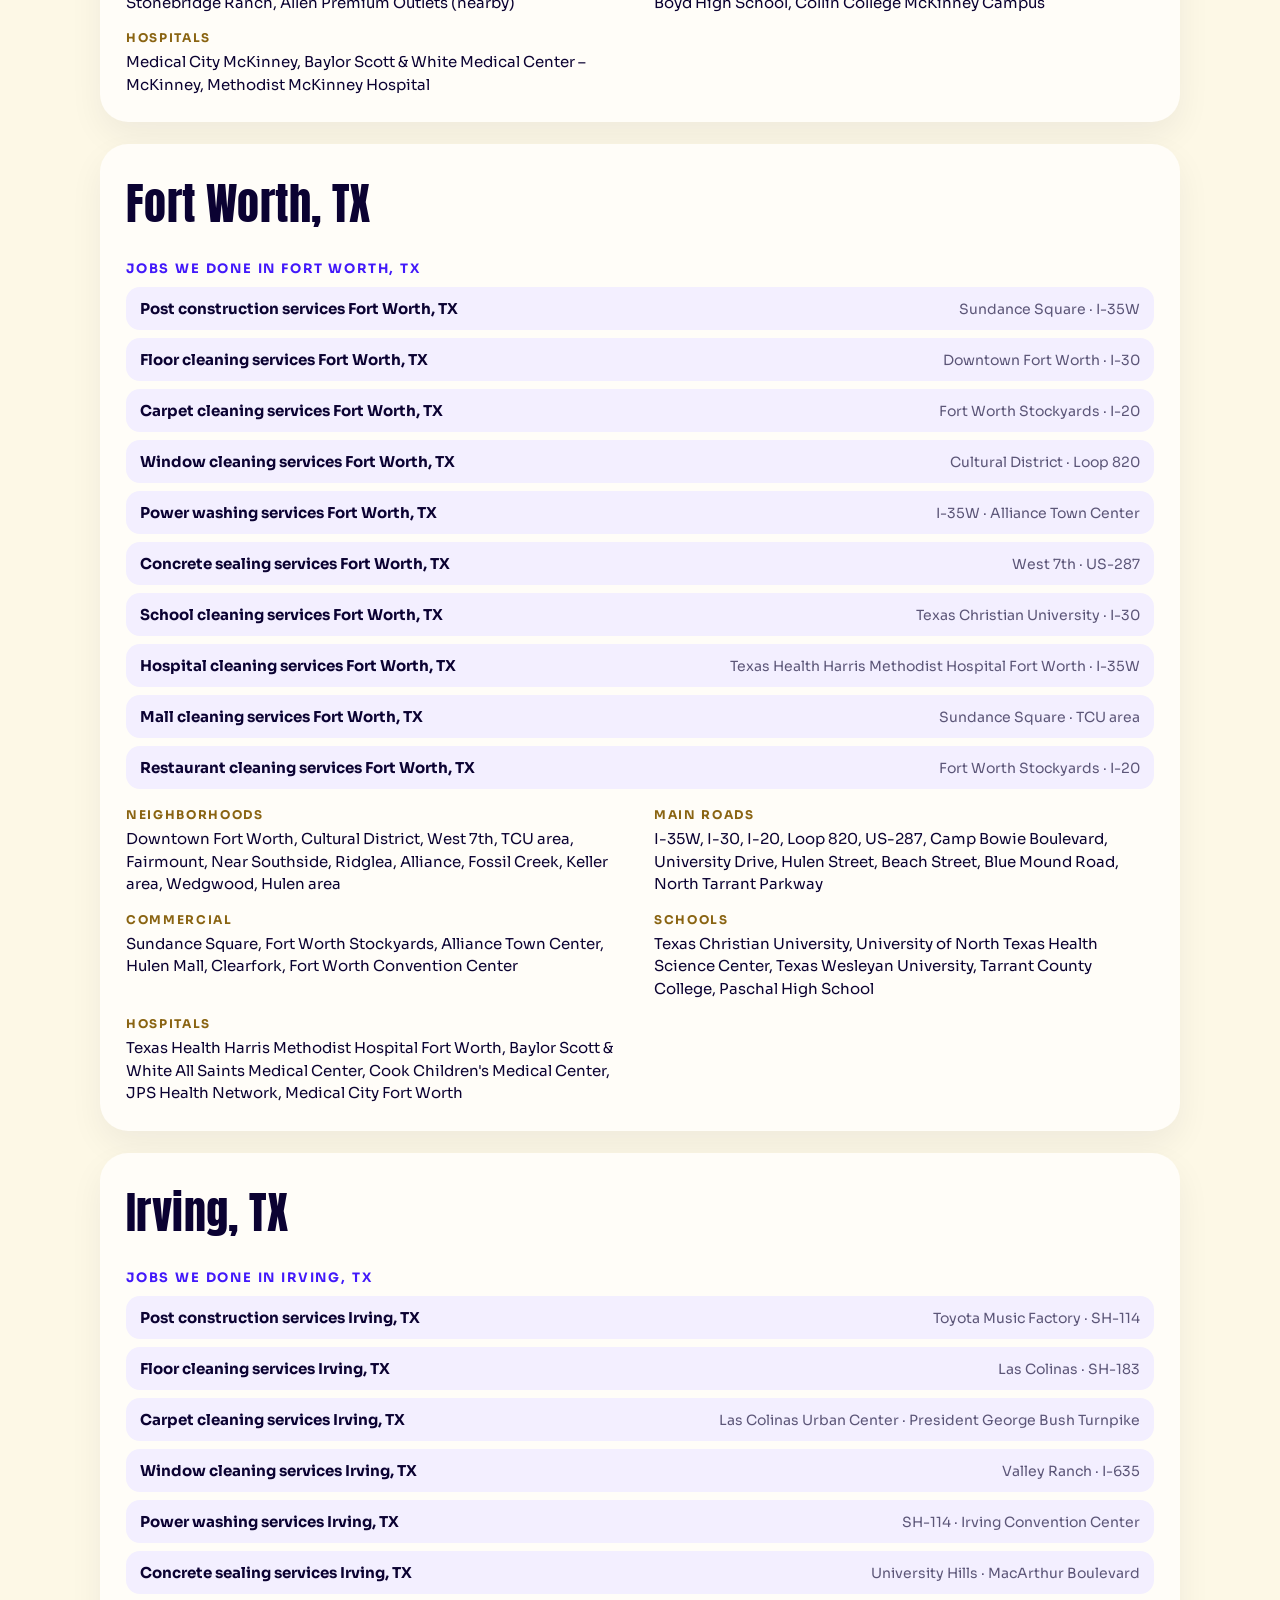
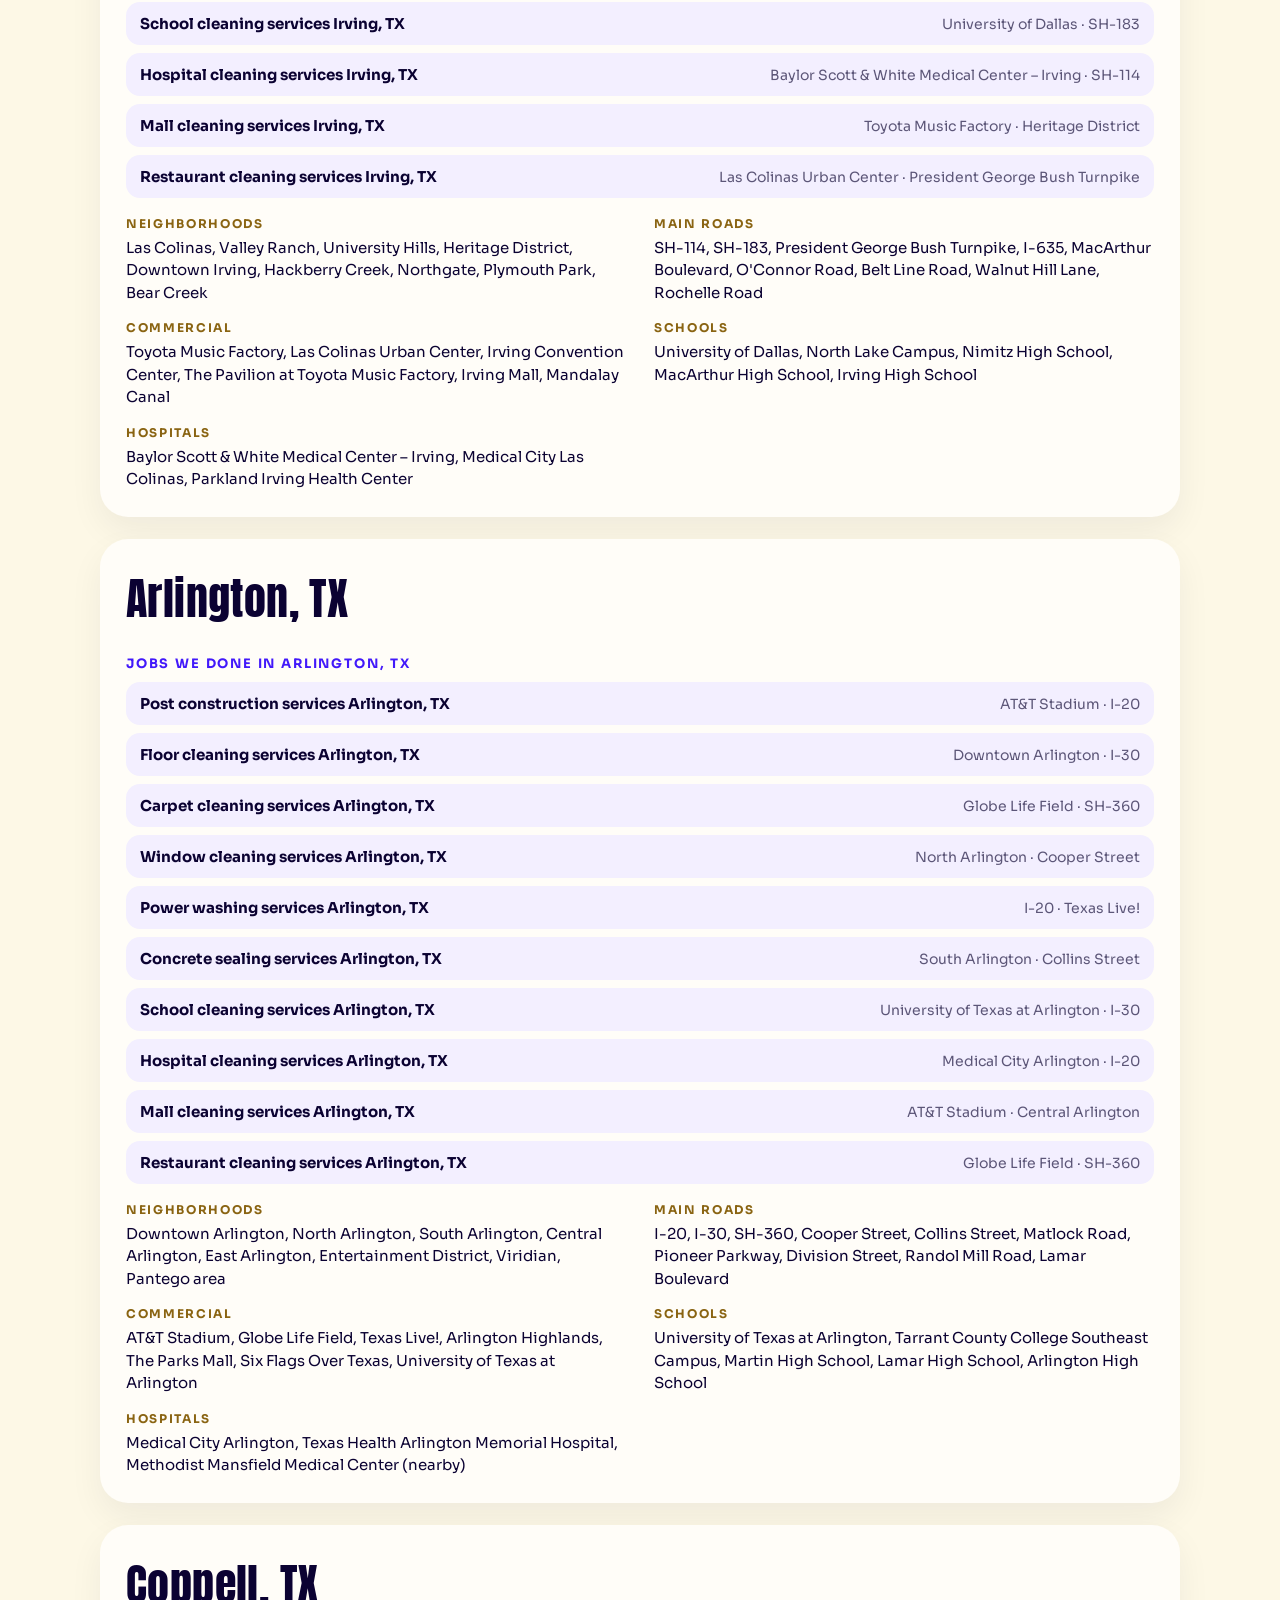
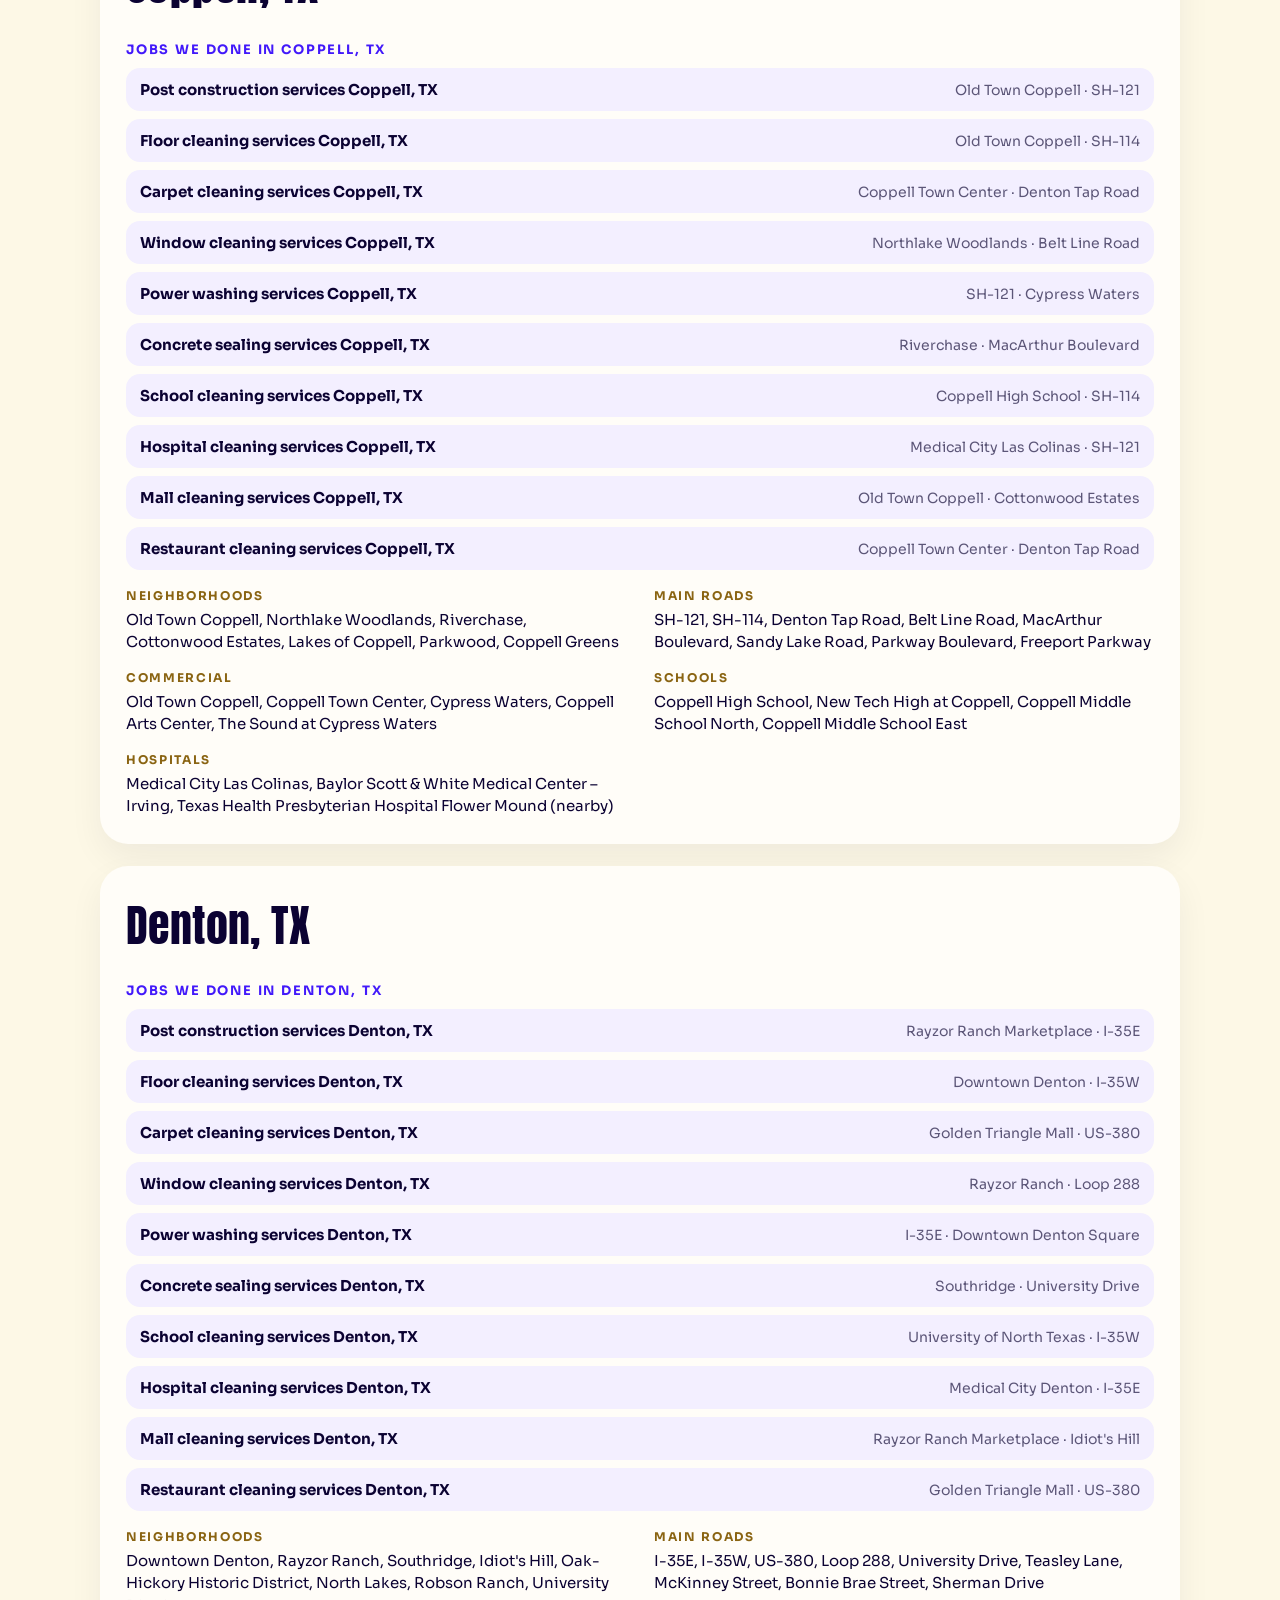
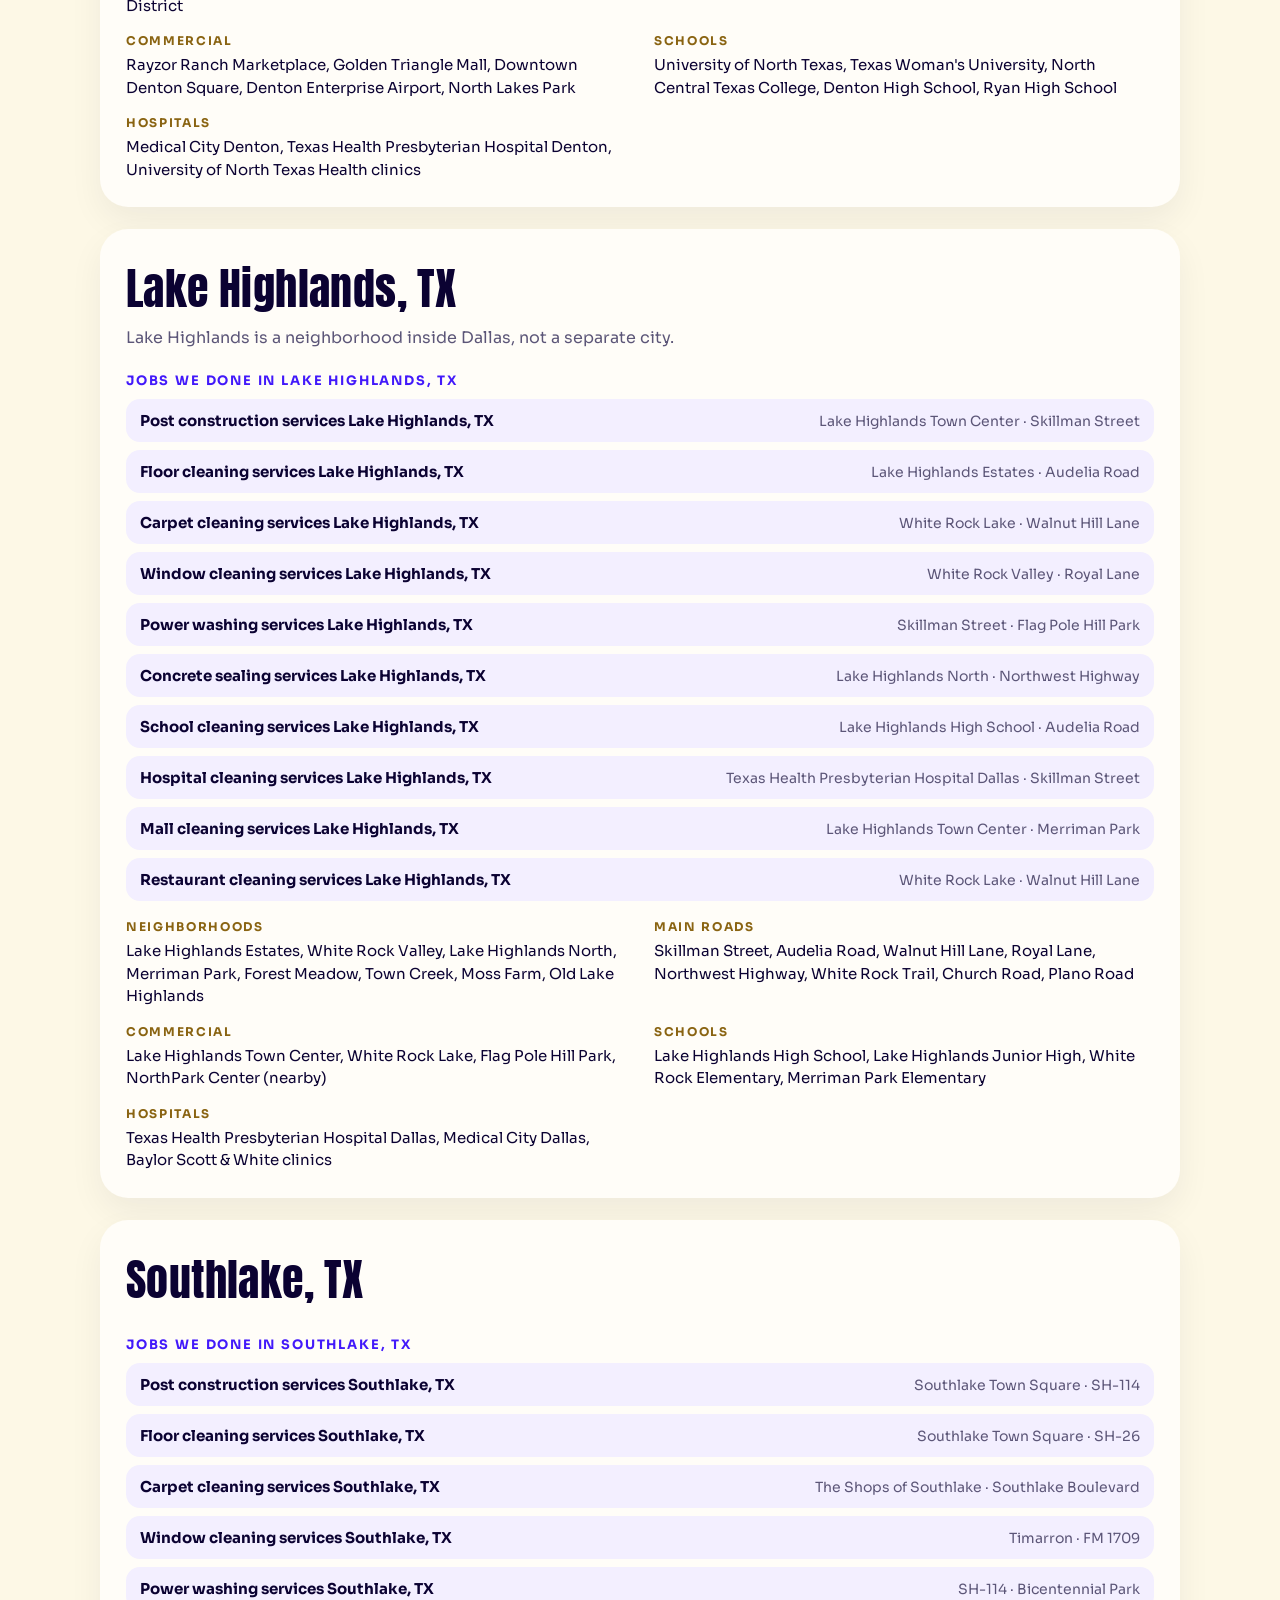
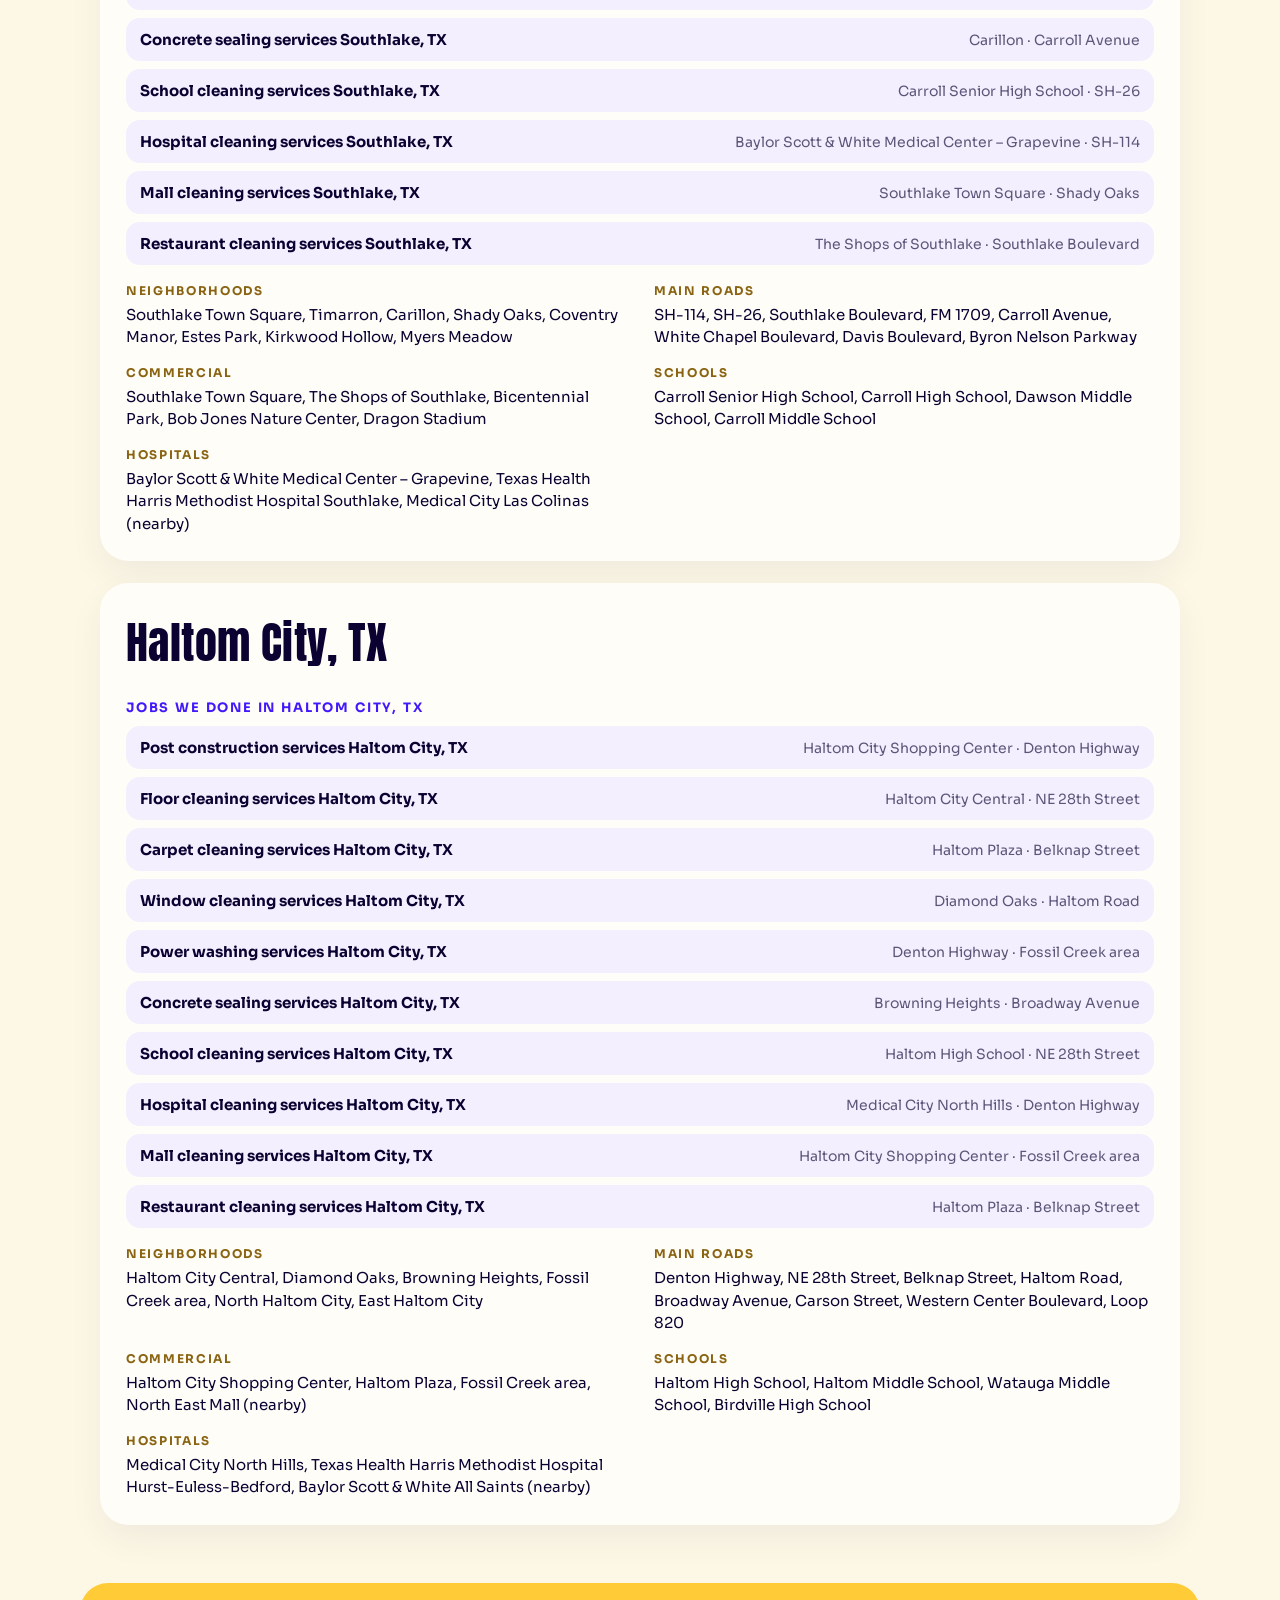
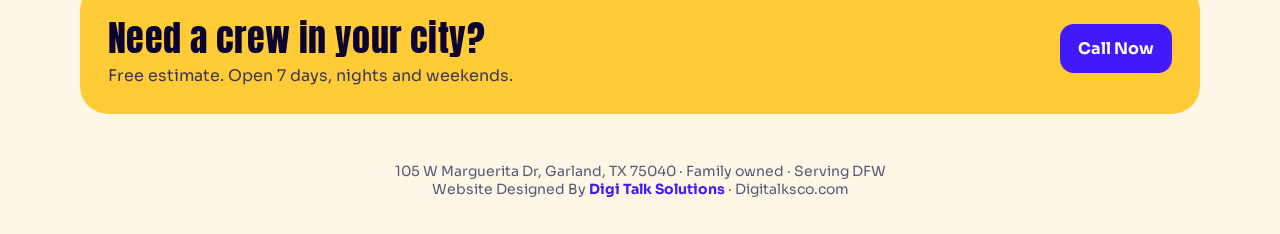
==== commit 074e2aa2: "Add Digi Talk Solutions credit and the jobs and service-area bar" ====
--- a/site/pages/areas.html
+++ b/site/pages/areas.html
@@ -46,6 +46,7 @@
   .cta span { color: #3c3654; }
   .cta a { background: #4219fa; color: #fff; text-decoration: none; font-weight: 700; border-radius: 14px; padding: 14px 18px; white-space: nowrap; }
   footer { padding: 8px 20px 36px; text-align: center; color: #5c5678; font-size: 14px; }
+  footer a { color: #4219fa; font-weight: 700; text-decoration: none; }
   @media (max-width: 800px) {
     .bar { flex-wrap: wrap; padding: 12px 14px; }
     .photos, .groups { grid-template-columns: 1fr 1fr; }
@@ -82,7 +83,7 @@
   </div>
   <a href="tel:+14692611485">Call Now</a>
 </section>
-<footer>105 W Marguerita Dr, Garland, TX 75040 · Family owned · Serving DFW</footer>
+<footer>105 W Marguerita Dr, Garland, TX 75040 · Family owned · Serving DFW<br>Website Designed By <a href="https://digitalksco.com" target="_blank" rel="noopener noreferrer">Digi Talk Solutions</a> · Digitalksco.com</footer>
 <script id="area-data" type="application/json">[{"city": "Garland, TX", "note": "Home base. 105 W Marguerita Dr.", "groups": [["Neighborhoods", "Downtown Garland, Firewheel, Club Hill, Duck Creek, Springpark, Oakridge, Embree, Shores of Eastern Hills, Buckingham North"], ["Main roads", "Broadway Boulevard, Northwest Highway, Belt Line Road, Arapaho Road, Jupiter Road, Garland Avenue, Rowlett Road, Centerville Road, Duck Creek Drive"], ["Commercial", "Firewheel Town Center, Downtown Garland Square, Plaza Theatre, Granville Arts Center, North Garland Avenue commercial area"], ["Schools", "Garland High School, North Garland High School, Lakeview Centennial High School, South Garland High School, Richland College Garland Campus"], ["Hospitals", "Baylor Scott & White Medical Center – Garland, Methodist Richardson Medical Center (nearby), clinics along Broadway Boulevard"]]}, {"city": "Dallas, TX", "note": "", "groups": [["Neighborhoods", "Downtown Dallas, Uptown, Oak Lawn, Deep Ellum, Lake Highlands, Lakewood, East Dallas, North Dallas, West Dallas, Oak Cliff, Bishop Arts District, Preston Hollow, Far North Dallas, Design District"], ["Main roads", "I-35E, US-75, I-30, I-45, I-635, LBJ Freeway, Northwest Highway, Mockingbird Lane, Greenville Avenue, Lemmon Avenue, Preston Road, Forest Lane, Royal Lane"], ["Commercial", "Dallas Market Center, Dallas Design District, Galleria Dallas, NorthPark Center, Highland Park Village, Deep Ellum, Dallas Farmers Market"], ["Schools", "Southern Methodist University, University of Dallas, Dallas College El Centro, Dallas College Richland Campus, Booker T. Washington High School, Woodrow Wilson High School"], ["Hospitals", "Baylor University Medical Center, Parkland Memorial Hospital, UT Southwestern Medical Center, Children's Medical Center Dallas, Methodist Dallas Medical Center, Texas Health Presbyterian Hospital Dallas"]]}, {"city": "Plano, TX", "note": "", "groups": [["Neighborhoods", "Downtown Plano, Legacy West, Legacy Town Center, West Plano, East Plano, Willow Bend, Deerfield, Kings Ridge, Ridgeview Ranch, Preston Meadow"], ["Main roads", "US-75, Dallas North Tollway, Sam Rayburn Tollway, Preston Road, Coit Road, Custer Road, Independence Parkway, Parker Road, Spring Creek Parkway, Legacy Drive"], ["Commercial", "The Shops at Legacy, Legacy West, The Boardwalk at Granite Park, The Shops at Willow Bend, Downtown Plano Arts District"], ["Schools", "Plano Senior High School, Plano East Senior High School, Plano West Senior High School, Jasper High School, Collin College Plano Campus"], ["Hospitals", "Medical City Plano, Texas Health Presbyterian Hospital Plano, Baylor Scott & White Medical Center – Plano, Children's Medical Center Plano"]]}, {"city": "Frisco, TX", "note": "", "groups": [["Neighborhoods", "Frisco Square, Stonebriar, The Star District, Phillips Creek Ranch, Newman Village, Panther Creek, Richwoods, Grayhawk, Trails of West Frisco"], ["Main roads", "Dallas North Tollway, Preston Road, FM 423, Eldorado Parkway, Main Street, Lebanon Road, Teel Parkway, Custer Road, FM 720"], ["Commercial", "Stonebriar Centre, The Star, PGA Frisco, Frisco Square, Toyota Stadium, Grandscape (nearby)"], ["Schools", "Frisco High School, Wakeland High School, Centennial High School, Liberty High School, Independence High School, Collin College Frisco Campus"], ["Hospitals", "Medical City Frisco, Baylor Scott & White Medical Center – Centennial, Texas Health Frisco"]]}, {"city": "Richardson, TX", "note": "", "groups": [["Neighborhoods", "CityLine, Canyon Creek, Richardson Heights, Heights Park, Duck Creek, Prairie Creek, Breckinridge Park, Telecom Corridor, Spring Creek"], ["Main roads", "US-75, President George Bush Turnpike, Central Expressway, Belt Line Road, Campbell Road, Arapaho Road, Spring Valley Road, Renner Road, Coit Road"], ["Commercial", "CityLine, Richardson Telecom Corridor, Richardson Heights Shopping Center, Galatyn Park, Eisemann Center"], ["Schools", "University of Texas at Dallas, Richardson High School, Pearce High School, Berkner High School, JJ Pearce High School"], ["Hospitals", "Methodist Richardson Medical Center, Medical City Dallas (nearby), UT Southwestern clinics"]]}, {"city": "McKinney, TX", "note": "", "groups": [["Neighborhoods", "Historic Downtown McKinney, Craig Ranch, Stonebridge Ranch, Tucker Hill, Adriatica Village, Eldorado, Trinity Falls, Painted Tree, Virginia Parkway area"], ["Main roads", "US-75, US-380, Highway 5, Virginia Parkway, Eldorado Parkway, Custer Road, Lake Forest Drive, Hardin Boulevard, Stacy Road, McDonald Street"], ["Commercial", "Historic Downtown McKinney, Adriatica Village, Craig Ranch, Stonebridge Ranch, Allen Premium Outlets (nearby)"], ["Schools", "McKinney High School, McKinney North High School, McKinney Boyd High School, Collin College McKinney Campus"], ["Hospitals", "Medical City McKinney, Baylor Scott & White Medical Center – McKinney, Methodist McKinney Hospital"]]}, {"city": "Fort Worth, TX", "note": "", "groups": [["Neighborhoods", "Downtown Fort Worth, Cultural District, West 7th, TCU area, Fairmount, Near Southside, Ridglea, Alliance, Fossil Creek, Keller area, Wedgwood, Hulen area"], ["Main roads", "I-35W, I-30, I-20, Loop 820, US-287, Camp Bowie Boulevard, University Drive, Hulen Street, Beach Street, Blue Mound Road, North Tarrant Parkway"], ["Commercial", "Sundance Square, Fort Worth Stockyards, Alliance Town Center, Hulen Mall, Clearfork, Fort Worth Convention Center"], ["Schools", "Texas Christian University, University of North Texas Health Science Center, Texas Wesleyan University, Tarrant County College, Paschal High School"], ["Hospitals", "Texas Health Harris Methodist Hospital Fort Worth, Baylor Scott & White All Saints Medical Center, Cook Children's Medical Center, JPS Health Network, Medical City Fort Worth"]]}, {"city": "Irving, TX", "note": "", "groups": [["Neighborhoods", "Las Colinas, Valley Ranch, University Hills, Heritage District, Downtown Irving, Hackberry Creek, Northgate, Plymouth Park, Bear Creek"], ["Main roads", "SH-114, SH-183, President George Bush Turnpike, I-635, MacArthur Boulevard, O'Connor Road, Belt Line Road, Walnut Hill Lane, Rochelle Road"], ["Commercial", "Toyota Music Factory, Las Colinas Urban Center, Irving Convention Center, The Pavilion at Toyota Music Factory, Irving Mall, Mandalay Canal"], ["Schools", "University of Dallas, North Lake Campus, Nimitz High School, MacArthur High School, Irving High School"], ["Hospitals", "Baylor Scott & White Medical Center – Irving, Medical City Las Colinas, Parkland Irving Health Center"]]}, {"city": "Arlington, TX", "note": "", "groups": [["Neighborhoods", "Downtown Arlington, North Arlington, South Arlington, Central Arlington, East Arlington, Entertainment District, Viridian, Pantego area"], ["Main roads", "I-20, I-30, SH-360, Cooper Street, Collins Street, Matlock Road, Pioneer Parkway, Division Street, Randol Mill Road, Lamar Boulevard"], ["Commercial", "AT&T Stadium, Globe Life Field, Texas Live!, Arlington Highlands, The Parks Mall, Six Flags Over Texas, University of Texas at Arlington"], ["Schools", "University of Texas at Arlington, Tarrant County College Southeast Campus, Martin High School, Lamar High School, Arlington High School"], ["Hospitals", "Medical City Arlington, Texas Health Arlington Memorial Hospital, Methodist Mansfield Medical Center (nearby)"]]}, {"city": "Coppell, TX", "note": "", "groups": [["Neighborhoods", "Old Town Coppell, Northlake Woodlands, Riverchase, Cottonwood Estates, Lakes of Coppell, Parkwood, Coppell Greens"], ["Main roads", "SH-121, SH-114, Denton Tap Road, Belt Line Road, MacArthur Boulevard, Sandy Lake Road, Parkway Boulevard, Freeport Parkway"], ["Commercial", "Old Town Coppell, Coppell Town Center, Cypress Waters, Coppell Arts Center, The Sound at Cypress Waters"], ["Schools", "Coppell High School, New Tech High at Coppell, Coppell Middle School North, Coppell Middle School East"], ["Hospitals", "Medical City Las Colinas, Baylor Scott & White Medical Center – Irving, Texas Health Presbyterian Hospital Flower Mound (nearby)"]]}, {"city": "Denton, TX", "note": "", "groups": [["Neighborhoods", "Downtown Denton, Rayzor Ranch, Southridge, Idiot's Hill, Oak-Hickory Historic District, North Lakes, Robson Ranch, University District"], ["Main roads", "I-35E, I-35W, US-380, Loop 288, University Drive, Teasley Lane, McKinney Street, Bonnie Brae Street, Sherman Drive"], ["Commercial", "Rayzor Ranch Marketplace, Golden Triangle Mall, Downtown Denton Square, Denton Enterprise Airport, North Lakes Park"], ["Schools", "University of North Texas, Texas Woman's University, North Central Texas College, Denton High School, Ryan High School"], ["Hospitals", "Medical City Denton, Texas Health Presbyterian Hospital Denton, University of North Texas Health clinics"]]}, {"city": "Lake Highlands, TX", "note": "Lake Highlands is a neighborhood inside Dallas, not a separate city.", "groups": [["Neighborhoods", "Lake Highlands Estates, White Rock Valley, Lake Highlands North, Merriman Park, Forest Meadow, Town Creek, Moss Farm, Old Lake Highlands"], ["Main roads", "Skillman Street, Audelia Road, Walnut Hill Lane, Royal Lane, Northwest Highway, White Rock Trail, Church Road, Plano Road"], ["Commercial", "Lake Highlands Town Center, White Rock Lake, Flag Pole Hill Park, NorthPark Center (nearby)"], ["Schools", "Lake Highlands High School, Lake Highlands Junior High, White Rock Elementary, Merriman Park Elementary"], ["Hospitals", "Texas Health Presbyterian Hospital Dallas, Medical City Dallas, Baylor Scott & White clinics"]]}, {"city": "Southlake, TX", "note": "", "groups": [["Neighborhoods", "Southlake Town Square, Timarron, Carillon, Shady Oaks, Coventry Manor, Estes Park, Kirkwood Hollow, Myers Meadow"], ["Main roads", "SH-114, SH-26, Southlake Boulevard, FM 1709, Carroll Avenue, White Chapel Boulevard, Davis Boulevard, Byron Nelson Parkway"], ["Commercial", "Southlake Town Square, The Shops of Southlake, Bicentennial Park, Bob Jones Nature Center, Dragon Stadium"], ["Schools", "Carroll Senior High School, Carroll High School, Dawson Middle School, Carroll Middle School"], ["Hospitals", "Baylor Scott & White Medical Center – Grapevine, Texas Health Harris Methodist Hospital Southlake, Medical City Las Colinas (nearby)"]]}, {"city": "Haltom City, TX", "note": "", "groups": [["Neighborhoods", "Haltom City Central, Diamond Oaks, Browning Heights, Fossil Creek area, North Haltom City, East Haltom City"], ["Main roads", "Denton Highway, NE 28th Street, Belknap Street, Haltom Road, Broadway Avenue, Carson Street, Western Center Boulevard, Loop 820"], ["Commercial", "Haltom City Shopping Center, Haltom Plaza, Fossil Creek area, North East Mall (nearby)"], ["Schools", "Haltom High School, Haltom Middle School, Watauga Middle School, Birdville High School"], ["Hospitals", "Medical City North Hills, Texas Health Harris Methodist Hospital Hurst-Euless-Bedford, Baylor Scott & White All Saints (nearby)"]]}]</script>
 <script>
 var AREAS = JSON.parse(document.getElementById("area-data").textContent);
